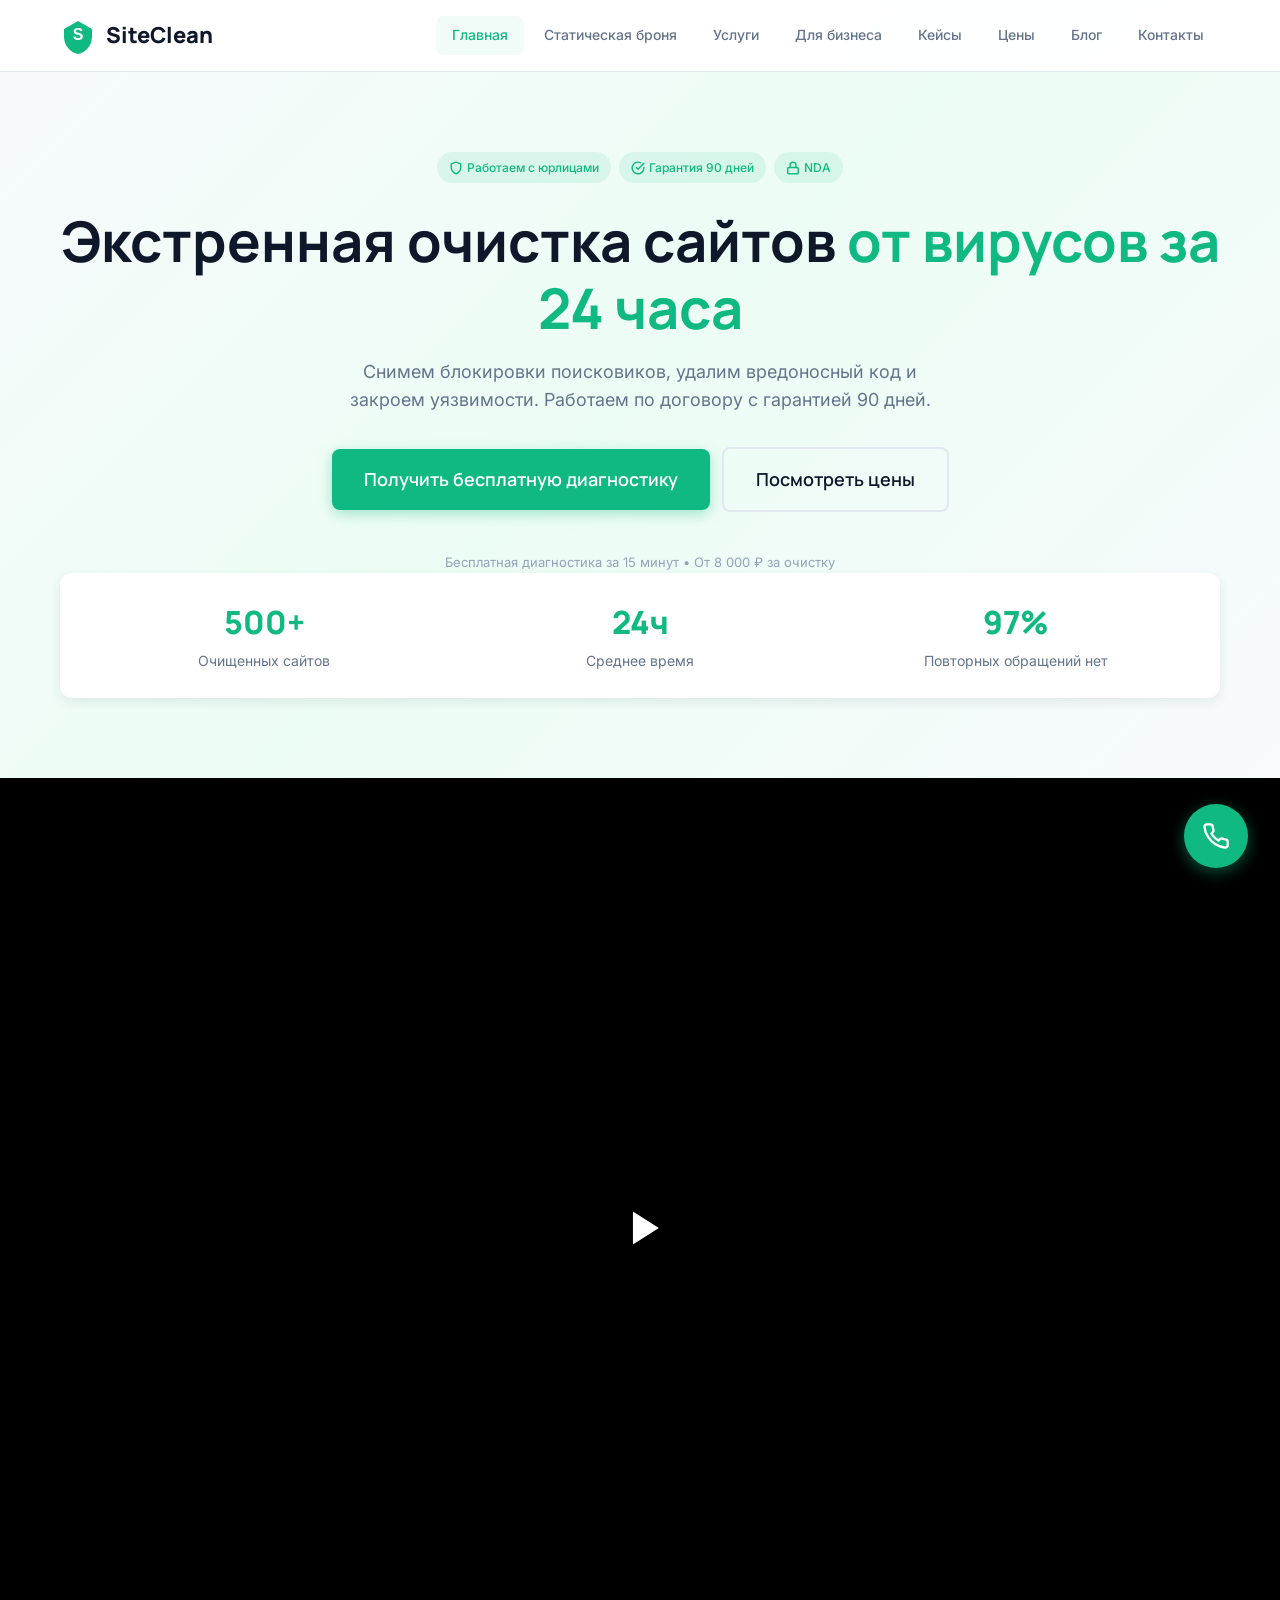
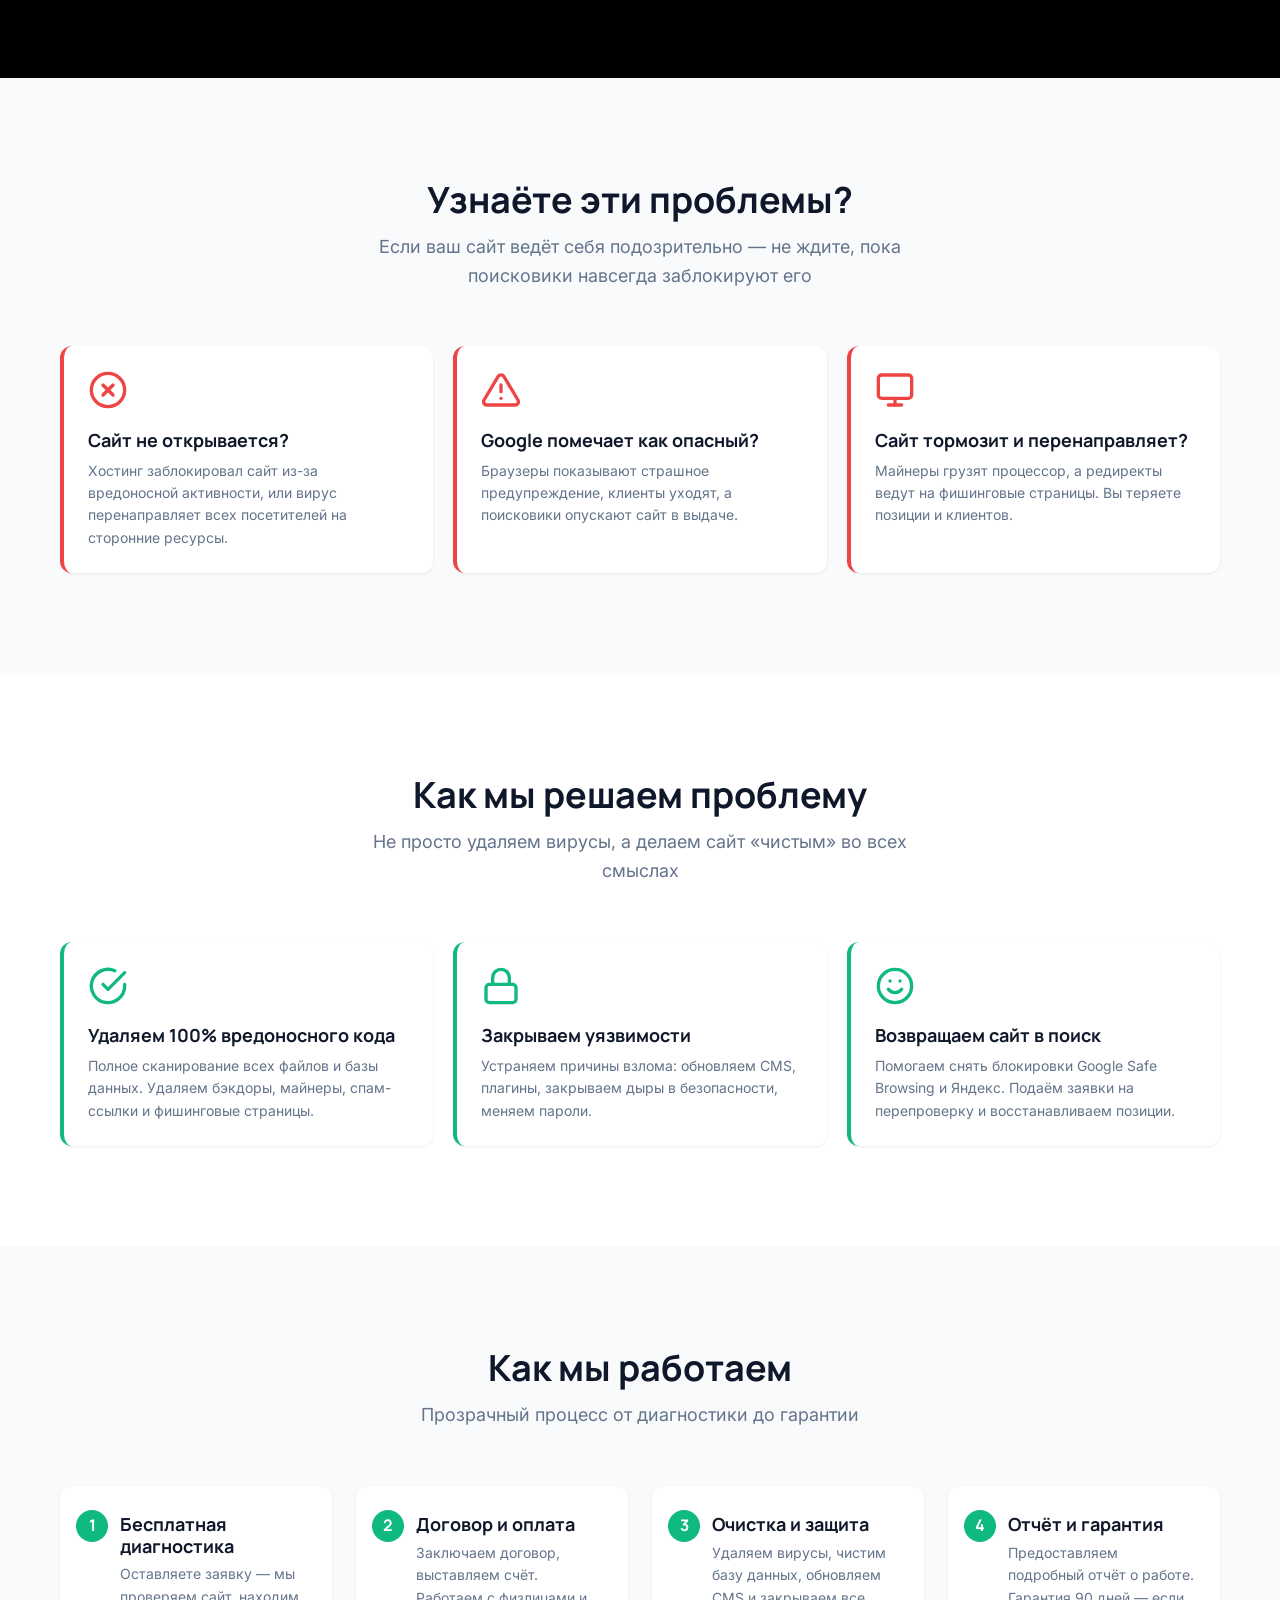
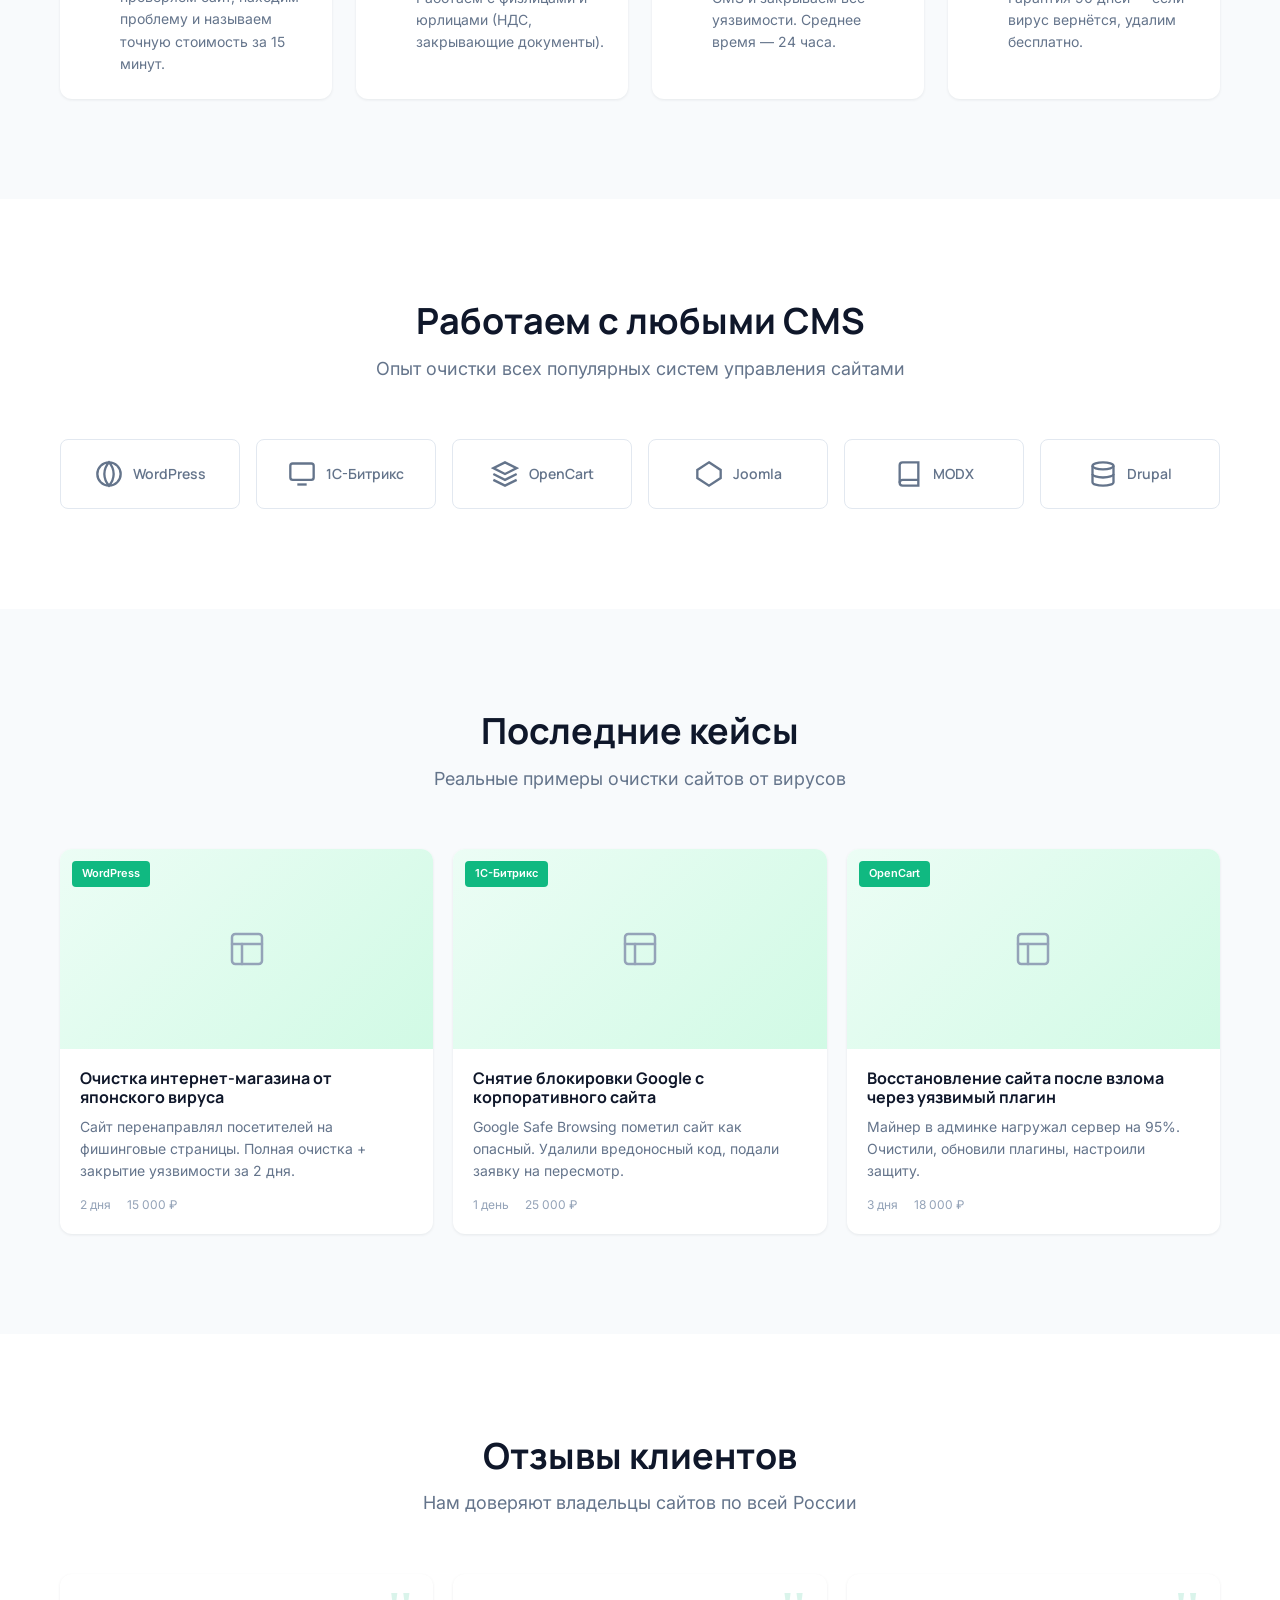
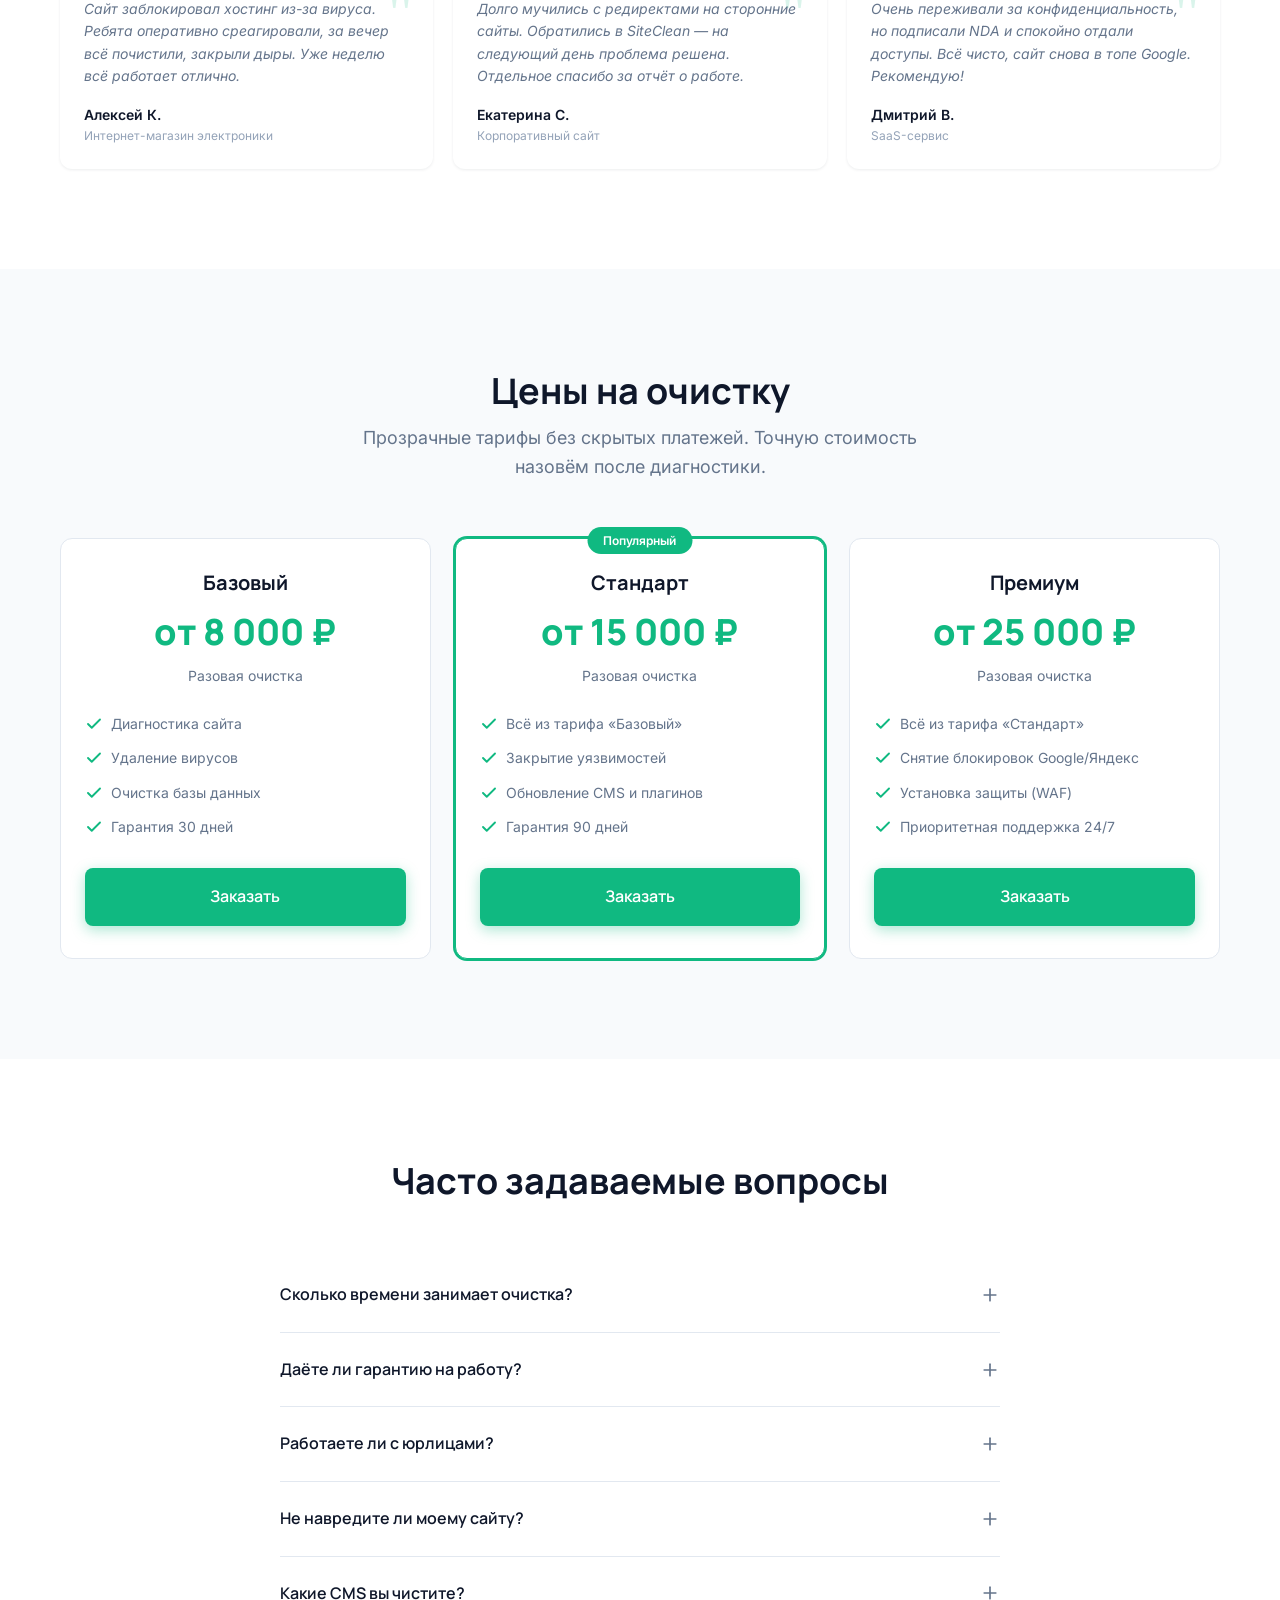
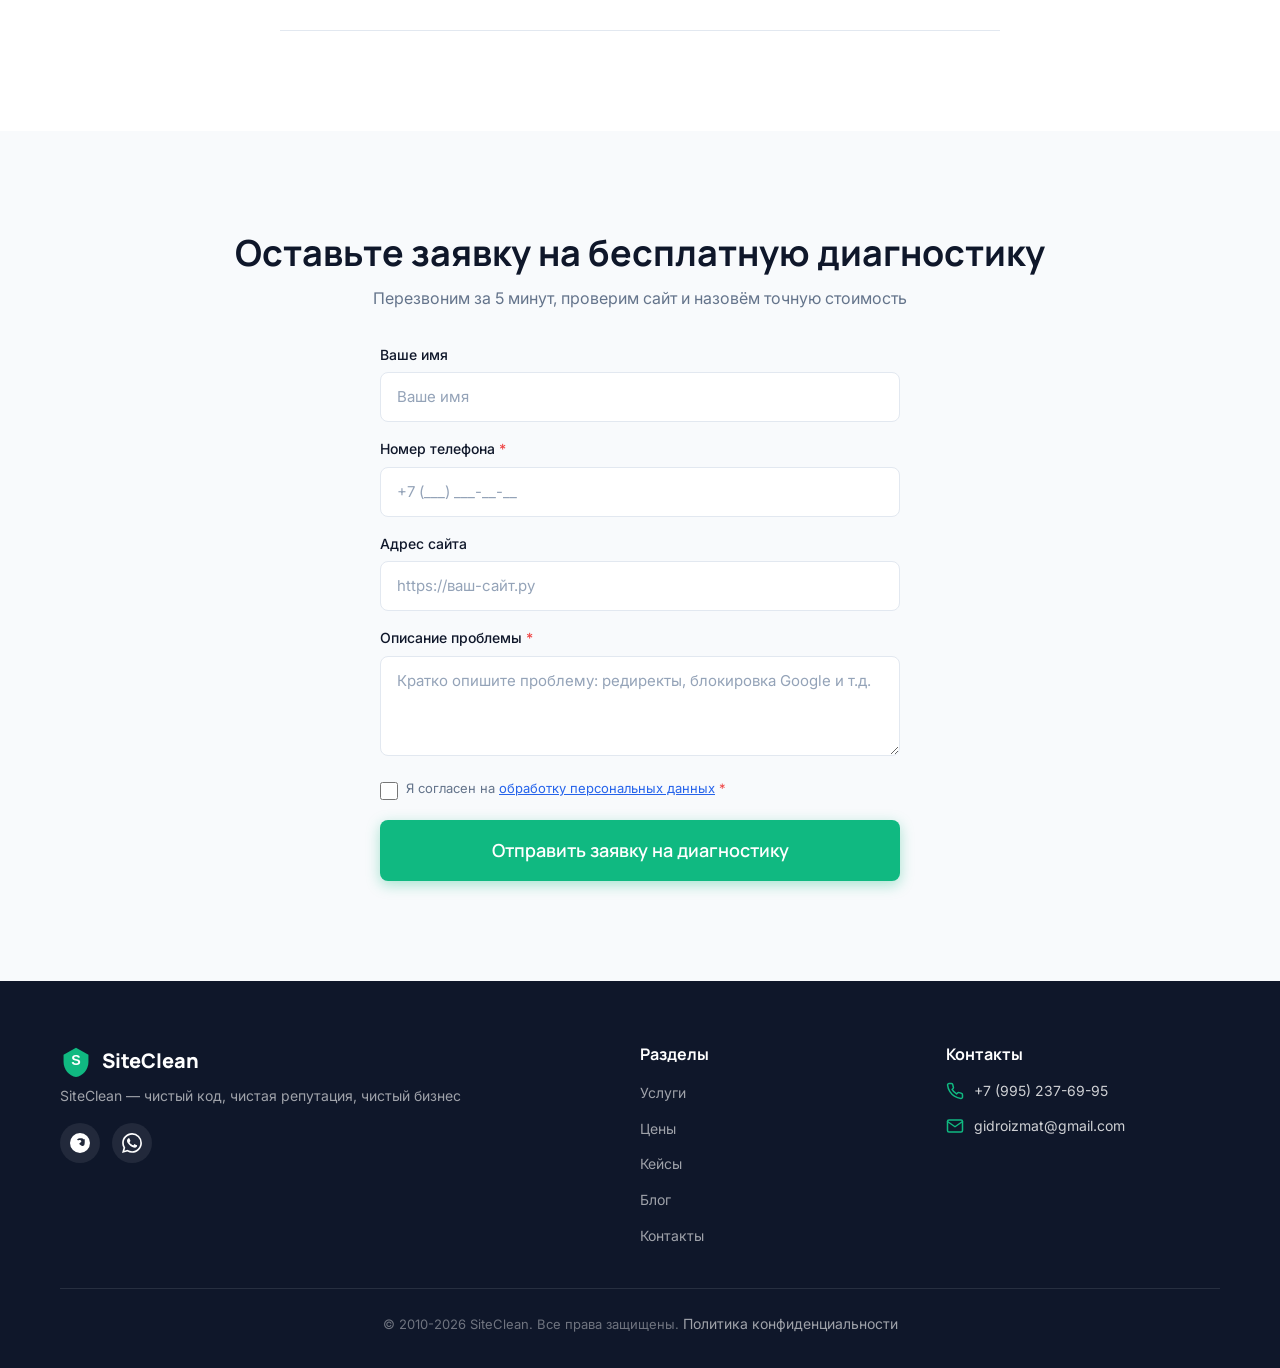
==== index.html @ b6622af4 "Initial commit" ====
<!DOCTYPE html>
<html lang="ru">
<head>
  <meta charset="UTF-8">
  <meta name="viewport" content="width=device-width, initial-scale=1.0">
  <meta name="description" content="Экстренная очистка сайтов от вирусов за 24 часа. Снимаем блокировки поисковиков, удаляем вредоносный код. Работаем по договору с гарантией 90 дней.">
  <title>SiteClean — Очистка сайтов от вирусов</title>
  <link rel="preconnect" href="https://fonts.googleapis.com">
  <link rel="preconnect" href="https://fonts.gstatic.com" crossorigin>
  <link href="https://fonts.googleapis.com/css2?family=Inter:wght@400;500;600;700&family=Manrope:wght@600;700;800&display=swap" rel="stylesheet">
  <link rel="stylesheet" href="style.css">
  <link rel="icon" type="image/svg+xml" href="data:image/svg+xml,%3Csvg xmlns='http://www.w3.org/2000/svg' viewBox='0 0 32 32'%3E%3Cpath d='M16 2L4 9v6c0 7.2 5.4 13.9 12 15 6.6-1.1 12-7.8 12-15V9L16 2z' fill='%2310B981'/%3E%3Ctext x='16' y='20' text-anchor='middle' font-size='14' font-weight='bold' fill='white' font-family='sans-serif'%3ES%3C/text%3E%3C/svg%3E">
  <!-- Yandex.Metrika counter -->
  <script type="text/javascript">
    (function(m,e,t,r,i,k,a){
        m[i]=m[i]||function(){(m[i].a=m[i].a||[]).push(arguments)};
        m[i].l=1*new Date();
        for (var j = 0; j < document.scripts.length; j++) {if (document.scripts[j].src === r) { return; }}
        k=e.createElement(t),a=e.getElementsByTagName(t)[0],k.async=1,k.src=r,a.parentNode.insertBefore(k,a)
    })(window, document,'script','https://mc.yandex.ru/metrika/tag.js?id=109823577', 'ym');

    ym(109823577, 'init', {ssr:true, webvisor:true, clickmap:true, ecommerce:"dataLayer", referrer: document.referrer, url: location.href, accurateTrackBounce:true, trackLinks:true});
  </script>
  <noscript><div><img src="https://mc.yandex.ru/watch/109823577" style="position:absolute; left:-9999px;" alt="" /></div></noscript>
  <!-- /Yandex.Metrika counter -->
</head>
<body>

  <!-- Header -->
  <header class="header">
    <div class="header__container">
      <a href="index.html" class="header__logo">
        <svg class="header__logo-icon" viewBox="0 0 36 36" fill="none" xmlns="http://www.w3.org/2000/svg">
          <path d="M18 3L4 11v8c0 8.2 6.2 15.8 14 17 7.8-1.2 14-8.8 14-17v-8L18 3z" fill="#10B981"/>
          <text x="18" y="22" text-anchor="middle" font-size="16" font-weight="bold" fill="white" font-family="sans-serif">S</text>
        </svg>
        <span class="header__logo-text">SiteClean</span>
      </a>

      <button class="header__burger" aria-label="Открыть меню">
        <span class="header__burger-line"></span>
        <span class="header__burger-line"></span>
        <span class="header__burger-line"></span>
      </button>

      <nav class="header__nav">
        <ul class="header__menu">
          <li class="header__menu-item"><a href="index.html" class="header__menu-link header__menu-link--active">Главная</a></li>
          <li class="header__menu-item"><a href="static-hardening.html" class="header__menu-link">Статическая броня</a></li>
          <li class="header__menu-item"><a href="services.html" class="header__menu-link">Услуги</a></li>
          <li class="header__menu-item"><a href="business.html" class="header__menu-link">Для бизнеса</a></li>
          <li class="header__menu-item"><a href="cases.html" class="header__menu-link">Кейсы</a></li>
          <li class="header__menu-item"><a href="prices.html" class="header__menu-link">Цены</a></li>
          <li class="header__menu-item"><a href="blog.html" class="header__menu-link">Блог</a></li>
          <li class="header__menu-item"><a href="contacts.html" class="header__menu-link">Контакты</a></li>
        </ul>
      </nav>

      <div class="header__overlay"></div>
    </div>
  </header>

  <main>
    <!-- Hero -->
    <section class="hero">
      <div class="hero__container">
        <div class="hero__content fade-in-up">
          <div class="hero__trust">
            <span class="hero__trust-badge">
              <svg width="14" height="14" viewBox="0 0 24 24" fill="none" stroke="currentColor" stroke-width="2.5" stroke-linecap="round" stroke-linejoin="round"><path d="M12 22s8-4 8-10V5l-8-3-8 3v7c0 6 8 10 8 10z"/></svg>
              Работаем с юрлицами
            </span>
            <span class="hero__trust-badge">
              <svg width="14" height="14" viewBox="0 0 24 24" fill="none" stroke="currentColor" stroke-width="2.5" stroke-linecap="round" stroke-linejoin="round"><path d="M22 11.08V12a10 10 0 1 1-5.93-9.14"/><polyline points="22 4 12 14.01 9 11.01"/></svg>
              Гарантия 90 дней
            </span>
            <span class="hero__trust-badge">
              <svg width="14" height="14" viewBox="0 0 24 24" fill="none" stroke="currentColor" stroke-width="2.5" stroke-linecap="round" stroke-linejoin="round"><rect x="3" y="11" width="18" height="11" rx="2" ry="2"/><path d="M7 11V7a5 5 0 0 1 10 0v4"/></svg>
              NDA
            </span>
          </div>

          <h1 class="hero__title">Экстренная очистка сайтов <span class="hero__title-accent">от вирусов за 24 часа</span></h1>
          <p class="hero__subtitle">Снимем блокировки поисковиков, удалим вредоносный код и закроем уязвимости. Работаем по договору с гарантией 90 дней.</p>

          <div class="hero__actions">
            <a href="#form" class="btn btn--primary btn--large">Получить бесплатную диагностику</a>
            <a href="prices.html" class="btn btn--outline btn--large">Посмотреть цены</a>
          </div>
          <p class="hero__note">Бесплатная диагностика за 15 минут &bull; От 8 000 ₽ за очистку</p>
        </div>

        <div class="hero__stats fade-in-up">
          <div class="hero__stat">
            <span class="hero__stat-value">500+</span>
            <span class="hero__stat-label">Очищенных сайтов</span>
          </div>
          <div class="hero__stat">
            <span class="hero__stat-value">24ч</span>
            <span class="hero__stat-label">Среднее время</span>
          </div>
          <div class="hero__stat">
            <span class="hero__stat-value">97%</span>
            <span class="hero__stat-label">Повторных обращений нет</span>
          </div>
        </div>
      </div>
    </section>

    <!-- Video -->
 <!-- Видео-секция -->
<section class="video-section">
  <div class="video-container">
    <video id="promoVideo" class="promo-video" preload="metadata" playsinline>
      <source src="siteclean_vid.mp4" type="video/mp4">
      Ваш браузер не поддерживает видео.
    </video>
    <button class="play-btn" id="playBtn" aria-label="Воспроизвести видео">
      <svg viewBox="0 0 68 68" xmlns="http://www.w3.org/2000/svg">
        <circle cx="34" cy="34" r="34" fill="rgba(0,0,0,0.6)"/>
        <polygon points="28,20 28,48 50,34" fill="#ffffff"/>
      </svg>
    </button>
  </div>
</section>

<style>
  .video-section {
    width: 100%;
    position: relative;
    background: #000;
  }

  .video-container {
    position: relative;
    width: 100%;
    height: 100vh;
    min-height: 400px;
    max-height: 100vh;
    overflow: hidden;
    display: flex;
    align-items: center;
    justify-content: center;
  }

  .promo-video {
    width: 100%;
    height: 100%;
    object-fit: cover;
    display: block;
  }

  .play-btn {
    position: absolute;
    top: 50%;
    left: 50%;
    transform: translate(-50%, -50%);
    width: 80px;
    height: 80px;
    background: none;
    border: none;
    cursor: pointer;
    padding: 0;
    transition: transform 0.3s ease, opacity 0.3s ease;
    z-index: 2;
  }

  .play-btn:hover {
    transform: translate(-50%, -50%) scale(1.15);
  }

  .play-btn.hidden {
    opacity: 0;
    pointer-events: none;
  }

  .play-btn svg {
    width: 100%;
    height: 100%;
    filter: drop-shadow(0 4px 12px rgba(0,0,0,0.4));
  }

  /* Адаптив для мобильных */
  @media (max-width: 768px) {
    .video-container {
      height: 56.25vw; /* Соотношение 16:9 */
      min-height: 220px;
    }
    .play-btn {
      width: 60px;
      height: 60px;
    }
  }
</style>

<script>
  (function() {
    const video = document.getElementById('promoVideo');
    const playBtn = document.getElementById('playBtn');

    if (!video || !playBtn) return;

    playBtn.addEventListener('click', function() {
      video.play().then(function() {
        playBtn.classList.add('hidden');
        video.setAttribute('controls', 'controls');
      }).catch(function(err) {
        console.warn('Не удалось воспроизвести видео:', err);
      });
    });

    video.addEventListener('pause', function() {
      playBtn.classList.remove('hidden');
    });

    video.addEventListener('play', function() {
      playBtn.classList.add('hidden');
    });

    video.addEventListener('ended', function() {
      playBtn.classList.remove('hidden');
      video.removeAttribute('controls');
    });
  })();
</script>
    <!-- Problems -->
    <section class="section section--alt" id="problems">
      <div class="container">
        <div class="section__intro fade-in-up">
          <h2 class="section-title">Узнаёте эти проблемы?</h2>
          <p class="section-subtitle">Если ваш сайт ведёт себя подозрительно — не ждите, пока поисковики навсегда заблокируют его</p>
        </div>
        <div class="problems__grid stagger-children">
          <div class="problem-card">
            <svg class="problem-card__icon" viewBox="0 0 24 24" fill="none" stroke="currentColor" stroke-width="2" stroke-linecap="round" stroke-linejoin="round"><circle cx="12" cy="12" r="10"/><line x1="15" y1="9" x2="9" y2="15"/><line x1="9" y1="9" x2="15" y2="15"/></svg>
            <h3 class="problem-card__title">Сайт не открывается?</h3>
            <p class="problem-card__text">Хостинг заблокировал сайт из-за вредоносной активности, или вирус перенаправляет всех посетителей на сторонние ресурсы.</p>
          </div>
          <div class="problem-card">
            <svg class="problem-card__icon" viewBox="0 0 24 24" fill="none" stroke="currentColor" stroke-width="2" stroke-linecap="round" stroke-linejoin="round"><path d="M10.29 3.86L1.82 18a2 2 0 0 0 1.71 3h16.94a2 2 0 0 0 1.71-3L13.71 3.86a2 2 0 0 0-3.42 0z"/><line x1="12" y1="9" x2="12" y2="13"/><line x1="12" y1="17" x2="12.01" y2="17"/></svg>
            <h3 class="problem-card__title">Google помечает как опасный?</h3>
            <p class="problem-card__text">Браузеры показывают страшное предупреждение, клиенты уходят, а поисковики опускают сайт в выдаче.</p>
          </div>
          <div class="problem-card">
            <svg class="problem-card__icon" viewBox="0 0 24 24" fill="none" stroke="currentColor" stroke-width="2" stroke-linecap="round" stroke-linejoin="round"><rect x="2" y="3" width="20" height="14" rx="2" ry="2"/><line x1="8" y1="21" x2="16" y2="21"/><line x1="12" y1="17" x2="12" y2="21"/></svg>
            <h3 class="problem-card__title">Сайт тормозит и перенаправляет?</h3>
            <p class="problem-card__text">Майнеры грузят процессор, а редиректы ведут на фишинговые страницы. Вы теряете позиции и клиентов.</p>
          </div>
        </div>
      </div>
    </section>

    <!-- Solution -->
    <section class="section" id="solution">
      <div class="container">
        <div class="section__intro fade-in-up">
          <h2 class="section-title">Как мы решаем проблему</h2>
          <p class="section-subtitle">Не просто удаляем вирусы, а делаем сайт «чистым» во всех смыслах</p>
        </div>
        <div class="solution__grid stagger-children">
          <div class="solution-card">
            <svg class="solution-card__icon" viewBox="0 0 24 24" fill="none" stroke="currentColor" stroke-width="2" stroke-linecap="round" stroke-linejoin="round"><path d="M22 11.08V12a10 10 0 1 1-5.93-9.14"/><polyline points="22 4 12 14.01 9 11.01"/></svg>
            <h3 class="solution-card__title">Удаляем 100% вредоносного кода</h3>
            <p class="solution-card__text">Полное сканирование всех файлов и базы данных. Удаляем бэкдоры, майнеры, спам-ссылки и фишинговые страницы.</p>
          </div>
          <div class="solution-card">
            <svg class="solution-card__icon" viewBox="0 0 24 24" fill="none" stroke="currentColor" stroke-width="2" stroke-linecap="round" stroke-linejoin="round"><rect x="3" y="11" width="18" height="11" rx="2" ry="2"/><path d="M7 11V7a5 5 0 0 1 10 0v4"/></svg>
            <h3 class="solution-card__title">Закрываем уязвимости</h3>
            <p class="solution-card__text">Устраняем причины взлома: обновляем CMS, плагины, закрываем дыры в безопасности, меняем пароли.</p>
          </div>
          <div class="solution-card">
            <svg class="solution-card__icon" viewBox="0 0 24 24" fill="none" stroke="currentColor" stroke-width="2" stroke-linecap="round" stroke-linejoin="round"><circle cx="12" cy="12" r="10"/><path d="M8 14s1.5 2 4 2 4-2 4-2"/><line x1="9" y1="9" x2="9.01" y2="9"/><line x1="15" y1="9" x2="15.01" y2="9"/></svg>
            <h3 class="solution-card__title">Возвращаем сайт в поиск</h3>
            <p class="solution-card__text">Помогаем снять блокировки Google Safe Browsing и Яндекс. Подаём заявки на перепроверку и восстанавливаем позиции.</p>
          </div>
        </div>
      </div>
    </section>

    <!-- Steps -->
    <section class="section section--alt" id="steps">
      <div class="container">
        <div class="section__intro fade-in-up">
          <h2 class="section-title">Как мы работаем</h2>
          <p class="section-subtitle">Прозрачный процесс от диагностики до гарантии</p>
        </div>
        <div class="steps__grid stagger-children">
          <div class="step-card">
            <h3 class="step-card__title">Бесплатная диагностика</h3>
            <p class="step-card__text">Оставляете заявку — мы проверяем сайт, находим проблему и называем точную стоимость за 15 минут.</p>
          </div>
          <div class="step-card">
            <h3 class="step-card__title">Договор и оплата</h3>
            <p class="step-card__text">Заключаем договор, выставляем счёт. Работаем с физлицами и юрлицами (НДС, закрывающие документы).</p>
          </div>
          <div class="step-card">
            <h3 class="step-card__title">Очистка и защита</h3>
            <p class="step-card__text">Удаляем вирусы, чистим базу данных, обновляем CMS и закрываем все уязвимости. Среднее время — 24 часа.</p>
          </div>
          <div class="step-card">
            <h3 class="step-card__title">Отчёт и гарантия</h3>
            <p class="step-card__text">Предоставляем подробный отчёт о работе. Гарантия 90 дней — если вирус вернётся, удалим бесплатно.</p>
          </div>
        </div>
      </div>
    </section>

    <!-- CMS -->
    <section class="section" id="cms">
      <div class="container">
        <div class="section__intro fade-in-up">
          <h2 class="section-title">Работаем с любыми CMS</h2>
          <p class="section-subtitle">Опыт очистки всех популярных систем управления сайтами</p>
        </div>
        <div class="cms__grid stagger-children">
          <div class="cms-card">
            <svg class="cms-card__icon" viewBox="0 0 24 24" fill="none" stroke="currentColor" stroke-width="2"><circle cx="12" cy="12" r="10"/><path d="M12 2a15.3 15.3 0 0 1 4 10 15.3 15.3 0 0 1-4 10 15.3 15.3 0 0 1-4-10A15.3 15.3 0 0 1 12 2z"/></svg>
            WordPress
          </div>
          <div class="cms-card">
            <svg class="cms-card__icon" viewBox="0 0 24 24" fill="none" stroke="currentColor" stroke-width="2"><rect x="2" y="3" width="20" height="14" rx="2"/><line x1="8" y1="21" x2="16" y2="21"/></svg>
            1С-Битрикс
          </div>
          <div class="cms-card">
            <svg class="cms-card__icon" viewBox="0 0 24 24" fill="none" stroke="currentColor" stroke-width="2"><path d="M12 2L2 7l10 5 10-5-10-5z"/><path d="M2 17l10 5 10-5"/><path d="M2 12l10 5 10-5"/></svg>
            OpenCart
          </div>
          <div class="cms-card">
            <svg class="cms-card__icon" viewBox="0 0 24 24" fill="none" stroke="currentColor" stroke-width="2"><polygon points="12 2 22 8.5 22 15.5 12 22 2 15.5 2 8.5"/></svg>
            Joomla
          </div>
          <div class="cms-card">
            <svg class="cms-card__icon" viewBox="0 0 24 24" fill="none" stroke="currentColor" stroke-width="2"><path d="M4 19.5A2.5 2.5 0 0 1 6.5 17H20"/><path d="M6.5 2H20v20H6.5A2.5 2.5 0 0 1 4 19.5v-15A2.5 2.5 0 0 1 6.5 2z"/></svg>
            MODX
          </div>
          <div class="cms-card">
            <svg class="cms-card__icon" viewBox="0 0 24 24" fill="none" stroke="currentColor" stroke-width="2"><ellipse cx="12" cy="5" rx="9" ry="3"/><path d="M21 12c0 1.66-4 3-9 3s-9-1.34-9-3"/><path d="M3 5v14c0 1.66 4 3 9 3s9-1.34 9-3V5"/></svg>
            Drupal
          </div>
        </div>
      </div>
    </section>

    <!-- Cases Preview -->
    <section class="section section--alt" id="cases">
      <div class="container">
        <div class="section__intro fade-in-up">
          <h2 class="section-title">Последние кейсы</h2>
          <p class="section-subtitle">Реальные примеры очистки сайтов от вирусов</p>
        </div>
        <div class="cases__grid stagger-children">
          <div class="case-card">
            <div class="case-card__preview">
              <span class="case-card__badge">WordPress</span>
              <svg width="40" height="40" viewBox="0 0 24 24" fill="none" stroke="currentColor" stroke-width="1.5" stroke-linecap="round" stroke-linejoin="round" style="color:#94A3B8"><rect x="3" y="3" width="18" height="18" rx="2" ry="2"/><line x1="3" y1="9" x2="21" y2="9"/><line x1="9" y1="21" x2="9" y2="9"/></svg>
            </div>
            <div class="case-card__body">
              <h3 class="case-card__title">Очистка интернет-магазина от японского вируса</h3>
              <p class="case-card__text">Сайт перенаправлял посетителей на фишинговые страницы. Полная очистка + закрытие уязвимости за 2 дня.</p>
              <div class="case-card__meta">
                <span>2 дня</span>
                <span>15 000 ₽</span>
              </div>
            </div>
          </div>
          <div class="case-card">
            <div class="case-card__preview">
              <span class="case-card__badge">1С-Битрикс</span>
              <svg width="40" height="40" viewBox="0 0 24 24" fill="none" stroke="currentColor" stroke-width="1.5" stroke-linecap="round" stroke-linejoin="round" style="color:#94A3B8"><rect x="3" y="3" width="18" height="18" rx="2" ry="2"/><line x1="3" y1="9" x2="21" y2="9"/><line x1="9" y1="21" x2="9" y2="9"/></svg>
            </div>
            <div class="case-card__body">
              <h3 class="case-card__title">Снятие блокировки Google с корпоративного сайта</h3>
              <p class="case-card__text">Google Safe Browsing пометил сайт как опасный. Удалили вредоносный код, подали заявку на пересмотр.</p>
              <div class="case-card__meta">
                <span>1 день</span>
                <span>25 000 ₽</span>
              </div>
            </div>
          </div>
          <div class="case-card">
            <div class="case-card__preview">
              <span class="case-card__badge">OpenCart</span>
              <svg width="40" height="40" viewBox="0 0 24 24" fill="none" stroke="currentColor" stroke-width="1.5" stroke-linecap="round" stroke-linejoin="round" style="color:#94A3B8"><rect x="3" y="3" width="18" height="18" rx="2" ry="2"/><line x1="3" y1="9" x2="21" y2="9"/><line x1="9" y1="21" x2="9" y2="9"/></svg>
            </div>
            <div class="case-card__body">
              <h3 class="case-card__title">Восстановление сайта после взлома через уязвимый плагин</h3>
              <p class="case-card__text">Майнер в админке нагружал сервер на 95%. Очистили, обновили плагины, настроили защиту.</p>
              <div class="case-card__meta">
                <span>3 дня</span>
                <span>18 000 ₽</span>
              </div>
            </div>
          </div>
        </div>
      </div>
    </section>

    <!-- Reviews -->
    <section class="section" id="reviews">
      <div class="container">
        <div class="section__intro fade-in-up">
          <h2 class="section-title">Отзывы клиентов</h2>
          <p class="section-subtitle">Нам доверяют владельцы сайтов по всей России</p>
        </div>
        <div class="reviews__grid stagger-children">
          <div class="review-card">
            <p class="review-card__text">Сайт заблокировал хостинг из-за вируса. Ребята оперативно среагировали, за вечер всё почистили, закрыли дыры. Уже неделю всё работает отлично.</p>
            <p class="review-card__author">Алексей К.</p>
            <p class="review-card__site">Интернет-магазин электроники</p>
          </div>
          <div class="review-card">
            <p class="review-card__text">Долго мучились с редиректами на сторонние сайты. Обратились в SiteClean — на следующий день проблема решена. Отдельное спасибо за отчёт о работе.</p>
            <p class="review-card__author">Екатерина С.</p>
            <p class="review-card__site">Корпоративный сайт</p>
          </div>
          <div class="review-card">
            <p class="review-card__text">Очень переживали за конфиденциальность, но подписали NDA и спокойно отдали доступы. Всё чисто, сайт снова в топе Google. Рекомендую!</p>
            <p class="review-card__author">Дмитрий В.</p>
            <p class="review-card__site">SaaS-сервис</p>
          </div>
        </div>
      </div>
    </section>

    <!-- Prices Preview -->
    <section class="section section--alt" id="prices">
      <div class="container">
        <div class="section__intro fade-in-up">
          <h2 class="section-title">Цены на очистку</h2>
          <p class="section-subtitle">Прозрачные тарифы без скрытых платежей. Точную стоимость назовём после диагностики.</p>
        </div>
        <div class="prices__grid stagger-children">
          <div class="price-card">
            <h3 class="price-card__name">Базовый</h3>
            <div class="price-card__price">от 8 000 ₽</div>
            <div class="price-card__period">Разовая очистка</div>
            <ul class="price-card__features">
              <li class="price-card__feature">
                <svg class="price-card__feature-icon" viewBox="0 0 24 24" fill="none" stroke="currentColor" stroke-width="2.5" stroke-linecap="round" stroke-linejoin="round"><polyline points="20 6 9 17 4 12"/></svg>
                Диагностика сайта
              </li>
              <li class="price-card__feature">
                <svg class="price-card__feature-icon" viewBox="0 0 24 24" fill="none" stroke="currentColor" stroke-width="2.5" stroke-linecap="round" stroke-linejoin="round"><polyline points="20 6 9 17 4 12"/></svg>
                Удаление вирусов
              </li>
              <li class="price-card__feature">
                <svg class="price-card__feature-icon" viewBox="0 0 24 24" fill="none" stroke="currentColor" stroke-width="2.5" stroke-linecap="round" stroke-linejoin="round"><polyline points="20 6 9 17 4 12"/></svg>
                Очистка базы данных
              </li>
              <li class="price-card__feature">
                <svg class="price-card__feature-icon" viewBox="0 0 24 24" fill="none" stroke="currentColor" stroke-width="2.5" stroke-linecap="round" stroke-linejoin="round"><polyline points="20 6 9 17 4 12"/></svg>
                Гарантия 30 дней
              </li>
            </ul>
            <a href="#form" class="btn btn--primary" style="width:100%">Заказать</a>
          </div>
          <div class="price-card price-card--featured">
            <span class="price-card__badge">Популярный</span>
            <h3 class="price-card__name">Стандарт</h3>
            <div class="price-card__price">от 15 000 ₽</div>
            <div class="price-card__period">Разовая очистка</div>
            <ul class="price-card__features">
              <li class="price-card__feature">
                <svg class="price-card__feature-icon" viewBox="0 0 24 24" fill="none" stroke="currentColor" stroke-width="2.5" stroke-linecap="round" stroke-linejoin="round"><polyline points="20 6 9 17 4 12"/></svg>
                Всё из тарифа «Базовый»
              </li>
              <li class="price-card__feature">
                <svg class="price-card__feature-icon" viewBox="0 0 24 24" fill="none" stroke="currentColor" stroke-width="2.5" stroke-linecap="round" stroke-linejoin="round"><polyline points="20 6 9 17 4 12"/></svg>
                Закрытие уязвимостей
              </li>
              <li class="price-card__feature">
                <svg class="price-card__feature-icon" viewBox="0 0 24 24" fill="none" stroke="currentColor" stroke-width="2.5" stroke-linecap="round" stroke-linejoin="round"><polyline points="20 6 9 17 4 12"/></svg>
                Обновление CMS и плагинов
              </li>
              <li class="price-card__feature">
                <svg class="price-card__feature-icon" viewBox="0 0 24 24" fill="none" stroke="currentColor" stroke-width="2.5" stroke-linecap="round" stroke-linejoin="round"><polyline points="20 6 9 17 4 12"/></svg>
                Гарантия 90 дней
              </li>
            </ul>
            <a href="#form" class="btn btn--primary" style="width:100%">Заказать</a>
          </div>
          <div class="price-card">
            <h3 class="price-card__name">Премиум</h3>
            <div class="price-card__price">от 25 000 ₽</div>
            <div class="price-card__period">Разовая очистка</div>
            <ul class="price-card__features">
              <li class="price-card__feature">
                <svg class="price-card__feature-icon" viewBox="0 0 24 24" fill="none" stroke="currentColor" stroke-width="2.5" stroke-linecap="round" stroke-linejoin="round"><polyline points="20 6 9 17 4 12"/></svg>
                Всё из тарифа «Стандарт»
              </li>
              <li class="price-card__feature">
                <svg class="price-card__feature-icon" viewBox="0 0 24 24" fill="none" stroke="currentColor" stroke-width="2.5" stroke-linecap="round" stroke-linejoin="round"><polyline points="20 6 9 17 4 12"/></svg>
                Снятие блокировок Google/Яндекс
              </li>
              <li class="price-card__feature">
                <svg class="price-card__feature-icon" viewBox="0 0 24 24" fill="none" stroke="currentColor" stroke-width="2.5" stroke-linecap="round" stroke-linejoin="round"><polyline points="20 6 9 17 4 12"/></svg>
                Установка защиты (WAF)
              </li>
              <li class="price-card__feature">
                <svg class="price-card__feature-icon" viewBox="0 0 24 24" fill="none" stroke="currentColor" stroke-width="2.5" stroke-linecap="round" stroke-linejoin="round"><polyline points="20 6 9 17 4 12"/></svg>
                Приоритетная поддержка 24/7
              </li>
            </ul>
            <a href="#form" class="btn btn--primary" style="width:100%">Заказать</a>
          </div>
        </div>
      </div>
    </section>

    <!-- FAQ -->
    <section class="section" id="faq">
      <div class="container">
        <div class="section__intro fade-in-up">
          <h2 class="section-title">Часто задаваемые вопросы</h2>
        </div>
        <div class="faq__list fade-in-up">
          <div class="faq__item">
            <button class="faq__question">
              <span>Сколько времени занимает очистка?</span>
              <svg class="faq__icon" viewBox="0 0 24 24" fill="none" stroke="currentColor" stroke-width="2" stroke-linecap="round" stroke-linejoin="round"><line x1="12" y1="5" x2="12" y2="19"/><line x1="5" y1="12" x2="19" y2="12"/></svg>
            </button>
            <div class="faq__answer">
              <p class="faq__answer-text">В среднем 24 часа. Сложные случаи могут занять до 3 дней. Бесплатная диагностика занимает 15 минут.</p>
            </div>
          </div>
          <div class="faq__item">
            <button class="faq__question">
              <span>Даёте ли гарантию на работу?</span>
              <svg class="faq__icon" viewBox="0 0 24 24" fill="none" stroke="currentColor" stroke-width="2" stroke-linecap="round" stroke-linejoin="round"><line x1="12" y1="5" x2="12" y2="19"/><line x1="5" y1="12" x2="19" y2="12"/></svg>
            </button>
            <div class="faq__answer">
              <p class="faq__answer-text">Да, мы даём гарантию 90 дней на все работы по очистке. Если вирус вернётся — удалим бесплатно.</p>
            </div>
          </div>
          <div class="faq__item">
            <button class="faq__question">
              <span>Работаете ли с юрлицами?</span>
              <svg class="faq__icon" viewBox="0 0 24 24" fill="none" stroke="currentColor" stroke-width="2" stroke-linecap="round" stroke-linejoin="round"><line x1="12" y1="5" x2="12" y2="19"/><line x1="5" y1="12" x2="19" y2="12"/></svg>
            </button>
            <div class="faq__answer">
              <p class="faq__answer-text">Да, заключаем договор, предоставляем все закрывающие документы (счёт, акт, счёт-фактуру с НДС). Работаем по безналичному расчёту.</p>
            </div>
          </div>
          <div class="faq__item">
            <button class="faq__question">
              <span>Не навредите ли моему сайту?</span>
              <svg class="faq__icon" viewBox="0 0 24 24" fill="none" stroke="currentColor" stroke-width="2" stroke-linecap="round" stroke-linejoin="round"><line x1="12" y1="5" x2="12" y2="19"/><line x1="5" y1="12" x2="19" y2="12"/></svg>
            </button>
            <div class="faq__answer">
              <p class="faq__answer-text">Перед работой всегда делаем резервную копию. Все изменения согласовываем. Работаем аккуратно, используя многолетний опыт.</p>
            </div>
          </div>
          <div class="faq__item">
            <button class="faq__question">
              <span>Какие CMS вы чистите?</span>
              <svg class="faq__icon" viewBox="0 0 24 24" fill="none" stroke="currentColor" stroke-width="2" stroke-linecap="round" stroke-linejoin="round"><line x1="12" y1="5" x2="12" y2="19"/><line x1="5" y1="12" x2="19" y2="12"/></svg>
            </button>
            <div class="faq__answer">
              <p class="faq__answer-text">WordPress, 1С-Битрикс, Joomla, OpenCart, MODX, Drupal и любые самописные решения. Опыт работы с более чем 500 сайтами.</p>
            </div>
          </div>
        </div>
      </div>
    </section>

    <!-- CTA Form -->
    <section class="section section--alt" id="form">
      <div class="container">
        <div class="cta fade-in-up">
          <h2 class="cta__title">Оставьте заявку на бесплатную диагностику</h2>
          <p class="cta__subtitle">Перезвоним за 5 минут, проверим сайт и назовём точную стоимость</p>
        </div>

        <form class="form js-form" action="https://formspree.io/f/movgnzzk" method="POST">
          <div class="js-form-fields">
            <div class="form__group">
              <label class="form__label" for="name">Ваше имя</label>
              <input class="form__input" type="text" id="name" name="name" placeholder="Ваше имя">
            </div>

            <div class="form__group">
              <label class="form__label" for="phone">Номер телефона <span style="color:var(--color-danger)">*</span></label>
              <input class="form__input js-phone-mask" type="tel" id="phone" name="phone" placeholder="+7 (___) ___-__-__" required>
              <p class="form__error">Пожалуйста, введите номер телефона</p>
            </div>

            <div class="form__group">
              <label class="form__label" for="url">Адрес сайта</label>
              <input class="form__input" type="url" id="url" name="url" placeholder="https://ваш-сайт.ру">
            </div>

            <div class="form__group">
              <label class="form__label" for="message">Описание проблемы <span style="color:var(--color-danger)">*</span></label>
              <textarea class="form__textarea" id="message" name="message" placeholder="Кратко опишите проблему: редиректы, блокировка Google и т.д." required></textarea>
              <p class="form__error">Пожалуйста, опишите проблему</p>
            </div>

            <div class="form__checkbox-group">
              <input class="form__checkbox" type="checkbox" id="privacy" name="privacy" required>
              <label class="form__checkbox-label" for="privacy">Я согласен на <a href="privacy.html" target="_blank">обработку персональных данных</a> <span style="color:var(--color-danger)">*</span></label>
            </div>

            <button class="form__submit btn btn--primary btn--large js-form-submit" type="submit">
              <span class="btn__text">Отправить заявку на диагностику</span>
              <span class="form__spinner"></span>
            </button>
          </div>

          <div class="form__success js-form-success">
            <svg class="form__success-icon" viewBox="0 0 24 24" fill="none" stroke="currentColor" stroke-width="2" stroke-linecap="round" stroke-linejoin="round"><path d="M22 11.08V12a10 10 0 1 1-5.93-9.14"/><polyline points="22 4 12 14.01 9 11.01"/></svg>
            <h3 class="form__success-title">Заявка успешно отправлена!</h3>
            <p class="form__success-text">Наш специалист перезвонит вам в течение 15 минут.</p>
          </div>
        </form>
      </div>
    </section>
  </main>

  <!-- Footer -->
  <footer class="footer">
    <div class="container">
      <div class="footer__grid">
        <div>
          <div class="footer__brand">
            <svg class="footer__logo-icon" viewBox="0 0 36 36" fill="none" xmlns="http://www.w3.org/2000/svg">
              <path d="M18 3L4 11v8c0 8.2 6.2 15.8 14 17 7.8-1.2 14-8.8 14-17v-8L18 3z" fill="#10B981"/>
              <text x="18" y="22" text-anchor="middle" font-size="16" font-weight="bold" fill="white" font-family="sans-serif">S</text>
            </svg>
            <span class="footer__logo-text">SiteClean</span>
          </div>
          <p class="footer__slogan">SiteClean — чистый код, чистая репутация, чистый бизнес</p>
          <div class="footer__social">
            <a href="https://t.me/siteclean" class="footer__social-link" aria-label="Telegram" target="_blank" rel="noopener noreferrer">
              <svg class="footer__social-icon" viewBox="0 0 24 24" fill="currentColor"><path d="M11.944 0A12 12 0 0 0 0 12a12 12 0 0 0 12 12 12 12 0 0 0 12-12A12 12 0 0 0 12 0a12 12 0 0 0-.056 0zm4.962 7.224c.1-.002.321.023.465.14a.506.506 0 0 1 .171.325c.016.127.087.654.087.654s.275 2.97-.3 5.344c-.148.626-.44 1.141-.806 1.456-.402.345-1.073.78-1.86.402-.793-.38-2.505-1.447-3.246-2.185-.016-.016-.387-.387-.169-.763.19-.33.84-.806 1.256-1.153.832-.694 1.599-1.529.659-2.554-.023-.025-.556-.628-1.637-.431-.36.066-.66.134-.933.205-.26.07-.52.139-.748.103-.32-.05-.612-.23-.848-.425-.683-.563-.42-.876.25-1.287.405-.25 1.319-.557 2.39-.68.63-.073 2.154-.17 3.4.181.257.072.501.17.687.347.167.16.25.36.268.57-.022.15.003.26.003.26z"/></svg>
            </a>
            <a href="https://wa.me/79952376995" class="footer__social-link" aria-label="WhatsApp" target="_blank" rel="noopener noreferrer">
              <svg class="footer__social-icon" viewBox="0 0 24 24" fill="currentColor"><path d="M17.472 14.382c-.297-.149-1.758-.867-2.03-.967-.273-.099-.471-.148-.67.15-.197.297-.767.966-.94 1.164-.173.199-.347.223-.644.075-.297-.15-1.255-.463-2.39-1.475-.883-.788-1.48-1.761-1.653-2.059-.173-.297-.018-.458.13-.606.134-.133.298-.347.446-.52.149-.174.198-.298.298-.497.099-.198.05-.371-.025-.52-.075-.149-.669-1.612-.916-2.207-.242-.579-.487-.5-.669-.51-.173-.008-.371-.01-.57-.01-.198 0-.52.074-.792.372-.272.297-1.04 1.016-1.04 2.479 0 1.462 1.065 2.875 1.213 3.074.149.198 2.096 3.2 5.077 4.487.709.306 1.262.489 1.694.625.712.227 1.36.195 1.871.118.571-.085 1.758-.719 2.006-1.413.248-.694.248-1.289.173-1.413-.074-.124-.272-.198-.57-.347m-5.421 7.403h-.004a9.87 9.87 0 01-5.031-1.378l-.361-.214-3.741.982.998-3.648-.235-.374a9.86 9.86 0 01-1.51-5.26c.001-5.45 4.436-9.884 9.888-9.884 2.64 0 5.122 1.03 6.988 2.898a9.825 9.825 0 012.893 6.994c-.003 5.45-4.437 9.884-9.885 9.884m8.413-18.297A11.815 11.815 0 0012.05 0C5.495 0 .16 5.335.157 11.892c0 2.096.547 4.142 1.588 5.945L.057 24l6.305-1.654a11.882 11.882 0 005.683 1.448h.005c6.554 0 11.89-5.335 11.893-11.893a11.821 11.821 0 00-3.48-8.413z"/></svg>
            </a>
          </div>
        </div>

        <div>
          <h4 class="footer__heading">Разделы</h4>
          <ul class="footer__links">
            <li><a href="services.html" class="footer__link">Услуги</a></li>
            <li><a href="prices.html" class="footer__link">Цены</a></li>
            <li><a href="cases.html" class="footer__link">Кейсы</a></li>
            <li><a href="blog.html" class="footer__link">Блог</a></li>
            <li><a href="contacts.html" class="footer__link">Контакты</a></li>
          </ul>
        </div>

        <div>
          <h4 class="footer__heading">Контакты</h4>
          <div class="footer__contacts">
            <a href="tel:+79952376995" class="footer__contact-item">
              <svg class="footer__contact-icon" viewBox="0 0 24 24" fill="none" stroke="currentColor" stroke-width="2" stroke-linecap="round" stroke-linejoin="round"><path d="M22 16.92v3a2 2 0 0 1-2.18 2 19.79 19.79 0 0 1-8.63-3.07 19.5 19.5 0 0 1-6-6 19.79 19.79 0 0 1-3.07-8.67A2 2 0 0 1 4.11 2h3a2 2 0 0 1 2 1.72 12.84 12.84 0 0 0 .7 2.81 2 2 0 0 1-.45 2.11L8.09 9.91a16 16 0 0 0 6 6l1.27-1.27a2 2 0 0 1 2.11-.45 12.84 12.84 0 0 0 2.81.7A2 2 0 0 1 22 16.92z"/></svg>
              +7 (995) 237-69-95
            </a>
            <a href="mailto:gidroizmat@gmail.com" class="footer__contact-item">
              <svg class="footer__contact-icon" viewBox="0 0 24 24" fill="none" stroke="currentColor" stroke-width="2" stroke-linecap="round" stroke-linejoin="round"><path d="M4 4h16c1.1 0 2 .9 2 2v12c0 1.1-.9 2-2 2H4c-1.1 0-2-.9-2-2V6c0-1.1.9-2 2-2z"/><polyline points="22,6 12,13 2,6"/></svg>
              gidroizmat@gmail.com
            </a>
          </div>
        </div>
      </div>

      <div class="footer__bottom">
        <p class="footer__copyright">&copy; 2010-2026 SiteClean. Все права защищены. <a href="privacy.html" class="footer__link">Политика конфиденциальности</a></p>
      </div>
    </div>
  </footer>

  <button class="floating-phone js-floating-phone" aria-label="Связаться с нами">
    <svg class="floating-phone__icon" viewBox="0 0 24 24" fill="none" stroke="currentColor" stroke-width="2" stroke-linecap="round" stroke-linejoin="round"><path d="M22 16.92v3a2 2 0 0 1-2.18 2 19.79 19.79 0 0 1-8.63-3.07 19.5 19.5 0 0 1-6-6 19.79 19.79 0 0 1-3.07-8.67A2 2 0 0 1 4.11 2h3a2 2 0 0 1 2 1.72 12.84 12.84 0 0 0 .7 2.81 2 2 0 0 1-.45 2.11L8.09 9.91a16 16 0 0 0 6 6l1.27-1.27a2 2 0 0 1 2.11-.45 12.84 12.84 0 0 0 2.81.7A2 2 0 0 1 22 16.92z"/></svg>
  </button>

  <script src="script.js"></script>
</body>
</html>
---- style.css ----
/* ========================================
   SITECLEAN.RU — Main Stylesheet
   Mobile-First | BEM | CSS Variables
   ======================================== */

/* ----- Variables ----- */
:root {
  --color-bg: #FFFFFF;
  --color-bg-alt: #F8FAFC;
  --color-bg-dark: #0F172A;
  --color-text: #0F172A;
  --color-text-muted: #64748B;
  --color-text-light: #94A3B8;
  --color-accent: #10B981;
  --color-accent-hover: #059669;
  --color-primary: #2563EB;
  --color-primary-hover: #1D4ED8;
  --color-border: #E2E8F0;
  --color-success: #10B981;
  --color-danger: #EF4444;
  --color-warning: #F59E0B;

  --font-heading: 'Manrope', sans-serif;
  --font-body: 'Inter', sans-serif;

  --container-max: 1200px;
  --container-padding: 20px;
  --section-padding: 60px 0;
  --section-padding-desktop: 100px 0;

  --radius-sm: 8px;
  --radius-md: 12px;
  --radius-lg: 16px;

  --shadow-sm: 0 1px 3px rgba(15, 23, 42, 0.08);
  --shadow-md: 0 4px 12px rgba(15, 23, 42, 0.08);
  --shadow-lg: 0 12px 32px rgba(15, 23, 42, 0.1);
  --shadow-xl: 0 24px 48px rgba(15, 23, 42, 0.12);

  --transition: 0.3s ease;
  --header-height: 72px;
}

/* ----- Reset ----- */
*, *::before, *::after {
  box-sizing: border-box;
  margin: 0;
  padding: 0;
}

html {
  scroll-behavior: smooth;
  -webkit-text-size-adjust: 100%;
}

body {
  font-family: var(--font-body);
  font-size: 16px;
  line-height: 1.6;
  color: var(--color-text);
  background: var(--color-bg);
  -webkit-font-smoothing: antialiased;
  -moz-osx-font-smoothing: grayscale;
}

img {
  max-width: 100%;
  height: auto;
  display: block;
}

a {
  color: inherit;
  text-decoration: none;
}

ul, ol {
  list-style: none;
}

button {
  font: inherit;
  cursor: pointer;
  border: none;
  background: none;
}

input, textarea {
  font: inherit;
  border: none;
  outline: none;
}

/* ----- Container ----- */
.container {
  max-width: var(--container-max);
  margin: 0 auto;
  padding: 0 var(--container-padding);
}

/* ----- Typography ----- */
h1, h2, h3, h4, h5, h6 {
  font-family: var(--font-heading);
  font-weight: 700;
  line-height: 1.2;
}

.section-title {
  font-size: 28px;
  text-align: center;
  margin-bottom: 12px;
}

.section-subtitle {
  font-size: 16px;
  color: var(--color-text-muted);
  text-align: center;
  max-width: 600px;
  margin: 0 auto 40px;
}

@media (min-width: 768px) {
  .section-title {
    font-size: 36px;
  }
  .section-subtitle {
    font-size: 18px;
    margin-bottom: 56px;
  }
}

/* ----- Buttons ----- */
.btn {
  display: inline-flex;
  align-items: center;
  justify-content: center;
  gap: 8px;
  font-family: var(--font-heading);
  font-weight: 600;
  font-size: 16px;
  padding: 14px 28px;
  border-radius: var(--radius-sm);
  transition: var(--transition);
  text-align: center;
}

.btn--primary {
  background: var(--color-accent);
  color: #fff;
  box-shadow: 0 4px 14px rgba(16, 185, 129, 0.35);
}

.btn--primary:hover {
  background: var(--color-accent-hover);
  box-shadow: 0 6px 20px rgba(16, 185, 129, 0.45);
  transform: translateY(-1px);
}

.btn--secondary {
  background: var(--color-primary);
  color: #fff;
  box-shadow: 0 4px 14px rgba(37, 99, 235, 0.3);
}

.btn--secondary:hover {
  background: var(--color-primary-hover);
  box-shadow: 0 6px 20px rgba(37, 99, 235, 0.4);
  transform: translateY(-1px);
}

.btn--outline {
  border: 2px solid var(--color-border);
  color: var(--color-text);
  background: transparent;
}

.btn--outline:hover {
  border-color: var(--color-accent);
  color: var(--color-accent);
}

.btn--large {
  font-size: 18px;
  padding: 18px 36px;
}

.btn--disabled {
  opacity: 0.6;
  pointer-events: none;
}

@media (min-width: 768px) {
  .btn {
    padding: 16px 32px;
  }
}

/* ----- Section ----- */
.section {
  padding: var(--section-padding);
}

.section--alt {
  background: var(--color-bg-alt);
}

.section--dark {
  background: var(--color-bg-dark);
  color: #fff;
}

@media (min-width: 768px) {
  .section {
    padding: var(--section-padding-desktop);
  }
}

/* =============================================
   HEADER
   ============================================= */
.header {
  position: fixed;
  top: 0;
  left: 0;
  right: 0;
  z-index: 1000;
  height: var(--header-height);
  background: rgba(255, 255, 255, 0.95);
  backdrop-filter: blur(10px);
  -webkit-backdrop-filter: blur(10px);
  border-bottom: 1px solid var(--color-border);
  transition: var(--transition);
}

.header__container {
  display: flex;
  align-items: center;
  justify-content: space-between;
  height: 100%;
  max-width: var(--container-max);
  margin: 0 auto;
  padding: 0 var(--container-padding);
}

.header__logo {
  display: flex;
  align-items: center;
  gap: 10px;
  font-family: var(--font-heading);
  font-weight: 800;
  font-size: 22px;
  color: var(--color-text);
  z-index: 1001;
}

.header__logo-icon {
  width: 36px;
  height: 36px;
}

.header__logo-text {
  display: none;
}

@media (min-width: 480px) {
  .header__logo-text {
    display: inline;
  }
}

/* Navigation */
.header__nav {
  position: fixed;
  top: 0;
  right: -100%;
  width: 280px;
  height: 100vh;
  background: var(--color-bg);
  padding: 100px 32px 32px;
  transition: right 0.4s ease;
  box-shadow: -4px 0 20px rgba(0,0,0,0.1);
  z-index: 999;
}

.header__nav--open {
  right: 0;
}

.header__menu {
  display: flex;
  flex-direction: column;
  gap: 8px;
}

.header__menu-link {
  display: block;
  padding: 12px 16px;
  font-size: 16px;
  font-weight: 500;
  color: var(--color-text-muted);
  border-radius: var(--radius-sm);
  transition: var(--transition);
}

.header__menu-link:hover,
.header__menu-link--active {
  color: var(--color-accent);
  background: rgba(16, 185, 129, 0.06);
}

/* Burger */
.header__burger {
  display: flex;
  flex-direction: column;
  justify-content: center;
  gap: 5px;
  width: 28px;
  height: 28px;
  z-index: 1001;
  cursor: pointer;
}

.header__burger-line {
  display: block;
  width: 100%;
  height: 2.5px;
  background: var(--color-text);
  border-radius: 2px;
  transition: var(--transition);
  transform-origin: center;
}

.header__burger--active .header__burger-line:nth-child(1) {
  transform: translateY(7.5px) rotate(45deg);
}

.header__burger--active .header__burger-line:nth-child(2) {
  opacity: 0;
}

.header__burger--active .header__burger-line:nth-child(3) {
  transform: translateY(-7.5px) rotate(-45deg);
}

/* Overlay */
.header__overlay {
  position: fixed;
  inset: 0;
  background: rgba(0,0,0,0.3);
  opacity: 0;
  pointer-events: none;
  transition: opacity 0.4s ease;
  z-index: 998;
}

.header__overlay--visible {
  opacity: 1;
  pointer-events: auto;
}

@media (min-width: 768px) {
  .header__nav {
    position: static;
    width: auto;
    height: auto;
    padding: 0;
    background: transparent;
    box-shadow: none;
    transition: none;
  }

  .header__menu {
    flex-direction: row;
    gap: 4px;
  }

  .header__menu-link {
    padding: 8px 16px;
    font-size: 14px;
  }

  .header__burger {
    display: none;
  }

  .header__overlay {
    display: none;
  }
}

/* =============================================
   HERO
   ============================================= */
.hero {
  padding-top: calc(var(--header-height) + 40px);
  padding-bottom: 60px;
  background: linear-gradient(135deg, #F8FAFC 0%, #ECFDF5 50%, #F8FAFC 100%);
  overflow: hidden;
}

.hero__container {
  max-width: var(--container-max);
  margin: 0 auto;
  padding: 0 var(--container-padding);
}

.hero__content {
  text-align: center;
}

.hero__trust {
  display: flex;
  flex-wrap: wrap;
  justify-content: center;
  gap: 8px;
  margin-bottom: 24px;
}

.hero__trust-badge {
  display: inline-flex;
  align-items: center;
  gap: 4px;
  font-size: 12px;
  font-weight: 500;
  color: var(--color-accent);
  background: rgba(16, 185, 129, 0.1);
  padding: 6px 12px;
  border-radius: 20px;
}

.hero__title {
  font-size: 32px;
  margin-bottom: 16px;
}

.hero__title-accent {
  color: var(--color-accent);
}

.hero__subtitle {
  font-size: 16px;
  color: var(--color-text-muted);
  max-width: 600px;
  margin: 0 auto 32px;
  line-height: 1.6;
}

.hero__actions {
  display: flex;
  flex-direction: column;
  gap: 12px;
  align-items: center;
  margin-bottom: 40px;
}

.hero__note {
  font-size: 13px;
  color: var(--color-text-light);
}

.hero__stats {
  display: grid;
  grid-template-columns: repeat(3, 1fr);
  gap: 16px;
  padding: 24px;
  background: var(--color-bg);
  border-radius: var(--radius-md);
  box-shadow: var(--shadow-md);
}

.hero__stat {
  text-align: center;
}

.hero__stat-value {
  display: block;
  font-family: var(--font-heading);
  font-size: 24px;
  font-weight: 800;
  color: var(--color-accent);
}

.hero__stat-label {
  font-size: 12px;
  color: var(--color-text-muted);
  margin-top: 4px;
}

@media (min-width: 480px) {
  .hero__actions {
    flex-direction: row;
    justify-content: center;
  }
}

@media (min-width: 768px) {
  .hero {
    padding-top: calc(var(--header-height) + 80px);
    padding-bottom: 80px;
  }

  .hero__title {
    font-size: 48px;
  }

  .hero__subtitle {
    font-size: 18px;
  }

  .hero__stat-value {
    font-size: 32px;
  }

  .hero__stat-label {
    font-size: 14px;
  }
}

@media (min-width: 1024px) {
  .hero__title {
    font-size: 56px;
  }
}

/* =============================================
   GRID LAYOUTS (shared)
   ============================================= */
.grid-2,
.grid-3,
.grid-4 {
  display: grid;
  gap: 24px;
}

@media (min-width: 768px) {
  .grid-2 { grid-template-columns: repeat(2, 1fr); }
  .grid-3 { grid-template-columns: repeat(3, 1fr); }
  .grid-4 { grid-template-columns: repeat(4, 1fr); }
}

/* =============================================
   PROBLEMS
   ============================================= */
.problems__grid {
  display: grid;
  gap: 20px;
}

.problem-card {
  background: var(--color-bg);
  padding: 24px;
  border-radius: var(--radius-md);
  box-shadow: var(--shadow-sm);
  border-left: 4px solid var(--color-danger);
  transition: var(--transition);
}

.problem-card:hover {
  box-shadow: var(--shadow-md);
  transform: translateY(-2px);
}

.problem-card__icon {
  width: 40px;
  height: 40px;
  margin-bottom: 12px;
  color: var(--color-danger);
}

.problem-card__title {
  font-size: 18px;
  margin-bottom: 8px;
}

.problem-card__text {
  font-size: 14px;
  color: var(--color-text-muted);
}

@media (min-width: 768px) {
  .problems__grid {
    grid-template-columns: repeat(3, 1fr);
  }
}

/* =============================================
   SOLUTION
   ============================================= */
.solution__grid {
  display: grid;
  gap: 20px;
}

.solution-card {
  background: var(--color-bg);
  padding: 24px;
  border-radius: var(--radius-md);
  box-shadow: var(--shadow-sm);
  border-left: 4px solid var(--color-accent);
  transition: var(--transition);
}

.solution-card:hover {
  box-shadow: var(--shadow-md);
  transform: translateY(-2px);
}

.solution-card__icon {
  width: 40px;
  height: 40px;
  margin-bottom: 12px;
  color: var(--color-accent);
}

.solution-card__title {
  font-size: 18px;
  margin-bottom: 8px;
}

.solution-card__text {
  font-size: 14px;
  color: var(--color-text-muted);
}

@media (min-width: 768px) {
  .solution__grid {
    grid-template-columns: repeat(3, 1fr);
  }
}

/* =============================================
   STEPS
   ============================================= */
.steps__grid {
  display: grid;
  gap: 24px;
  counter-reset: step;
}

.step-card {
  position: relative;
  background: var(--color-bg);
  padding: 28px 24px 24px 60px;
  border-radius: var(--radius-md);
  box-shadow: var(--shadow-sm);
  transition: var(--transition);
}

.step-card:hover {
  box-shadow: var(--shadow-md);
  transform: translateY(-2px);
}

.step-card::before {
  counter-increment: step;
  content: counter(step);
  position: absolute;
  left: 16px;
  top: 24px;
  width: 32px;
  height: 32px;
  background: var(--color-accent);
  color: #fff;
  font-family: var(--font-heading);
  font-weight: 700;
  font-size: 16px;
  display: flex;
  align-items: center;
  justify-content: center;
  border-radius: 50%;
}

.step-card__title {
  font-size: 18px;
  margin-bottom: 6px;
}

.step-card__text {
  font-size: 14px;
  color: var(--color-text-muted);
}

@media (min-width: 768px) {
  .steps__grid {
    grid-template-columns: repeat(2, 1fr);
  }
}

@media (min-width: 1024px) {
  .steps__grid {
    grid-template-columns: repeat(4, 1fr);
  }
}

/* =============================================
   CMS LOGOS
   ============================================= */
.cms__grid {
  display: grid;
  grid-template-columns: repeat(3, 1fr);
  gap: 16px;
}

.cms-card {
  display: flex;
  align-items: center;
  justify-content: center;
  gap: 10px;
  padding: 20px;
  background: var(--color-bg);
  border: 1px solid var(--color-border);
  border-radius: var(--radius-sm);
  font-family: var(--font-heading);
  font-weight: 600;
  font-size: 14px;
  color: var(--color-text-muted);
  transition: var(--transition);
}

.cms-card:hover {
  border-color: var(--color-accent);
  color: var(--color-accent);
  box-shadow: var(--shadow-sm);
}

.cms-card__icon {
  width: 28px;
  height: 28px;
}

@media (min-width: 768px) {
  .cms__grid {
    grid-template-columns: repeat(6, 1fr);
  }
}

/* =============================================
   CASES
   ============================================= */
.cases__grid {
  display: grid;
  gap: 20px;
}

.case-card {
  background: var(--color-bg);
  border-radius: var(--radius-md);
  overflow: hidden;
  box-shadow: var(--shadow-sm);
  transition: var(--transition);
}

.case-card:hover {
  box-shadow: var(--shadow-lg);
  transform: translateY(-4px);
}

.case-card__preview {
  position: relative;
  height: 200px;
  background: linear-gradient(135deg, #ECFDF5, #D1FAE5);
  display: flex;
  align-items: center;
  justify-content: center;
}

.case-card__badge {
  position: absolute;
  top: 12px;
  left: 12px;
  font-size: 11px;
  font-weight: 600;
  color: #fff;
  background: var(--color-accent);
  padding: 4px 10px;
  border-radius: 4px;
}

.case-card__body {
  padding: 20px;
}

.case-card__title {
  font-size: 16px;
  margin-bottom: 8px;
}

.case-card__text {
  font-size: 14px;
  color: var(--color-text-muted);
  margin-bottom: 12px;
}

.case-card__meta {
  display: flex;
  gap: 16px;
  font-size: 12px;
  color: var(--color-text-light);
}

@media (min-width: 768px) {
  .cases__grid {
    grid-template-columns: repeat(2, 1fr);
  }
}

@media (min-width: 1024px) {
  .cases__grid {
    grid-template-columns: repeat(3, 1fr);
  }
}

/* =============================================
   REVIEWS
   ============================================= */
.reviews__grid {
  display: grid;
  gap: 20px;
}

.review-card {
  background: var(--color-bg);
  padding: 24px;
  border-radius: var(--radius-md);
  box-shadow: var(--shadow-sm);
  position: relative;
}

.review-card::before {
  content: '"';
  position: absolute;
  top: 8px;
  right: 20px;
  font-size: 64px;
  line-height: 1;
  color: var(--color-accent);
  opacity: 0.15;
  font-family: serif;
}

.review-card__text {
  font-size: 14px;
  color: var(--color-text-muted);
  margin-bottom: 16px;
  font-style: italic;
}

.review-card__author {
  font-weight: 600;
  font-size: 14px;
}

.review-card__site {
  font-size: 12px;
  color: var(--color-text-light);
}

@media (min-width: 768px) {
  .reviews__grid {
    grid-template-columns: repeat(3, 1fr);
  }
}

/* =============================================
   PRICES
   ============================================= */
.prices__grid {
  display: grid;
  gap: 24px;
}

.price-card {
  background: var(--color-bg);
  border: 1px solid var(--color-border);
  border-radius: var(--radius-md);
  padding: 32px 24px;
  text-align: center;
  transition: var(--transition);
  position: relative;
}

.price-card:hover {
  box-shadow: var(--shadow-lg);
  transform: translateY(-4px);
  border-color: var(--color-accent);
}

.price-card--featured {
  border-color: var(--color-accent);
  box-shadow: 0 0 0 2px var(--color-accent);
}

.price-card__badge {
  position: absolute;
  top: -12px;
  left: 50%;
  transform: translateX(-50%);
  background: var(--color-accent);
  color: #fff;
  font-size: 12px;
  font-weight: 600;
  padding: 4px 16px;
  border-radius: 20px;
  white-space: nowrap;
}

.price-card__name {
  font-size: 20px;
  margin-bottom: 8px;
}

.price-card__price {
  font-size: 36px;
  font-weight: 800;
  font-family: var(--font-heading);
  color: var(--color-accent);
  margin-bottom: 4px;
}

.price-card__period {
  font-size: 14px;
  color: var(--color-text-muted);
  margin-bottom: 20px;
}

.price-card__features {
  text-align: left;
  margin-bottom: 24px;
}

.price-card__feature {
  display: flex;
  align-items: flex-start;
  gap: 8px;
  font-size: 14px;
  color: var(--color-text-muted);
  padding: 6px 0;
}

.price-card__feature-icon {
  width: 18px;
  height: 18px;
  color: var(--color-accent);
  flex-shrink: 0;
  margin-top: 2px;
}

.price-card__price-note {
  font-size: 12px;
  color: var(--color-text-light);
  margin-top: 8px;
}

@media (min-width: 768px) {
  .prices__grid {
    grid-template-columns: repeat(3, 1fr);
  }
}

/* =============================================
   FAQ
   ============================================= */
.faq__list {
  max-width: 720px;
  margin: 0 auto;
}

.faq__item {
  border-bottom: 1px solid var(--color-border);
  padding: 16px 0;
}

.faq__question {
  display: flex;
  align-items: center;
  justify-content: space-between;
  width: 100%;
  padding: 8px 0;
  font-family: var(--font-heading);
  font-weight: 600;
  font-size: 16px;
  text-align: left;
  color: var(--color-text);
  cursor: pointer;
  background: none;
  border: none;
}

.faq__question:focus-visible {
  outline: 2px solid var(--color-accent);
  outline-offset: 2px;
  border-radius: 4px;
}

.faq__icon {
  width: 20px;
  height: 20px;
  flex-shrink: 0;
  transition: transform 0.3s ease;
  color: var(--color-text-muted);
}

.faq__item--open .faq__icon {
  transform: rotate(45deg);
}

.faq__answer {
  max-height: 0;
  overflow: hidden;
  transition: max-height 0.3s ease, padding 0.3s ease;
  padding: 0;
}

.faq__item--open .faq__answer {
  max-height: 300px;
  padding: 8px 0 0;
}

.faq__answer-text {
  font-size: 14px;
  color: var(--color-text-muted);
  line-height: 1.7;
}

/* =============================================
   CTA
   ============================================= */
.cta {
  text-align: center;
}

.cta__title {
  font-size: 28px;
  margin-bottom: 12px;
}

.cta__subtitle {
  font-size: 16px;
  color: var(--color-text-muted);
  margin-bottom: 32px;
}

.section--dark .cta__title {
  color: #fff;
}

.section--dark .cta__subtitle {
  color: rgba(255,255,255,0.7);
}

@media (min-width: 768px) {
  .cta__title {
    font-size: 36px;
  }
}

/* =============================================
   FORM
   ============================================= */
.form {
  max-width: 520px;
  margin: 0 auto;
}

.form__group {
  margin-bottom: 16px;
}

.form__label {
  display: block;
  font-size: 14px;
  font-weight: 500;
  margin-bottom: 6px;
  color: var(--color-text);
}

.form__input,
.form__textarea {
  width: 100%;
  padding: 12px 16px;
  font-size: 15px;
  background: var(--color-bg);
  border: 1.5px solid var(--color-border);
  border-radius: var(--radius-sm);
  color: var(--color-text);
  transition: var(--transition);
}

.form__input:focus,
.form__textarea:focus {
  border-color: var(--color-accent);
  box-shadow: 0 0 0 3px rgba(16, 185, 129, 0.12);
}

.form__input::placeholder,
.form__textarea::placeholder {
  color: var(--color-text-light);
}

.form__textarea {
  resize: vertical;
  min-height: 100px;
}

.form__input--error {
  border-color: var(--color-danger);
}

.form__error {
  font-size: 12px;
  color: var(--color-danger);
  margin-top: 4px;
  display: none;
}

.form__input--error + .form__error {
  display: block;
}

.form__checkbox-group {
  display: flex;
  align-items: flex-start;
  gap: 8px;
  margin-bottom: 20px;
}

.form__checkbox {
  width: 18px;
  height: 18px;
  margin-top: 3px;
  flex-shrink: 0;
  accent-color: var(--color-accent);
  cursor: pointer;
}

.form__checkbox-label {
  font-size: 13px;
  color: var(--color-text-muted);
  line-height: 1.5;
}

.form__checkbox-label a {
  color: var(--color-primary);
  text-decoration: underline;
}

.form__submit {
  width: 100%;
}

.form__spinner {
  display: none;
  width: 20px;
  height: 20px;
  border: 2px solid rgba(255,255,255,0.3);
  border-top-color: #fff;
  border-radius: 50%;
  animation: spin 0.6s linear infinite;
}

.btn--loading .form__spinner {
  display: inline-block;
}

.btn--loading .btn__text {
  display: none;
}

@keyframes spin {
  to { transform: rotate(360deg); }
}

/* Success State */
.form__success {
  display: none;
  text-align: center;
  padding: 40px 20px;
}

.form__success--visible {
  display: block;
}

.form__success-icon {
  width: 64px;
  height: 64px;
  color: var(--color-accent);
  margin: 0 auto 16px;
}

.form__success-title {
  font-size: 22px;
  font-weight: 700;
  margin-bottom: 8px;
  color: var(--color-accent);
}

.form__success-text {
  font-size: 15px;
  color: var(--color-text-muted);
}

/* =============================================
   FOOTER
   ============================================= */
.footer {
  background: var(--color-bg-dark);
  color: #fff;
  padding: 48px 0 24px;
}

.footer__grid {
  display: grid;
  gap: 32px;
}

.footer__brand {
  display: flex;
  align-items: center;
  gap: 10px;
  margin-bottom: 8px;
}

.footer__logo-icon {
  width: 32px;
  height: 32px;
}

.footer__logo-text {
  font-family: var(--font-heading);
  font-size: 20px;
  font-weight: 800;
}

.footer__slogan {
  font-size: 14px;
  color: rgba(255,255,255,0.6);
  margin-top: 8px;
}

.footer__contacts {
  display: flex;
  flex-direction: column;
  gap: 12px;
}

.footer__contact-item {
  display: flex;
  align-items: center;
  gap: 10px;
  font-size: 14px;
  color: rgba(255,255,255,0.8);
  transition: var(--transition);
}

.footer__contact-item:hover {
  color: var(--color-accent);
}

.footer__contact-icon {
  width: 18px;
  height: 18px;
  flex-shrink: 0;
  color: var(--color-accent);
}

.footer__heading {
  font-family: var(--font-heading);
  font-size: 16px;
  font-weight: 700;
  margin-bottom: 16px;
}

.footer__links {
  display: flex;
  flex-direction: column;
  gap: 10px;
}

.footer__link {
  font-size: 14px;
  color: rgba(255,255,255,0.6);
  transition: var(--transition);
}

.footer__link:hover {
  color: var(--color-accent);
}

.footer__social {
  display: flex;
  gap: 12px;
  margin-top: 16px;
}

.footer__social-link {
  display: flex;
  align-items: center;
  justify-content: center;
  width: 40px;
  height: 40px;
  border-radius: 50%;
  background: rgba(255,255,255,0.08);
  transition: var(--transition);
}

.footer__social-link:hover {
  background: var(--color-accent);
}

.footer__social-icon {
  width: 20px;
  height: 20px;
}

.footer__bottom {
  margin-top: 40px;
  padding-top: 24px;
  border-top: 1px solid rgba(255,255,255,0.1);
  text-align: center;
}

.footer__copyright {
  font-size: 13px;
  color: rgba(255,255,255,0.4);
}

@media (min-width: 768px) {
  .footer__grid {
    grid-template-columns: 2fr 1fr 1fr;
  }

  .footer {
    padding: 64px 0 32px;
  }
}

/* =============================================
   ANIMATIONS (Intersection Observer)
   ============================================= */
.fade-in-up {
  opacity: 0;
  transform: translateY(30px);
  transition: opacity 0.6s ease-out, transform 0.6s ease-out;
}

.fade-in-up--visible {
  opacity: 1;
  transform: translateY(0);
}

.fade-in-left {
  opacity: 0;
  transform: translateX(-30px);
  transition: opacity 0.6s ease-out, transform 0.6s ease-out;
}

.fade-in-left--visible {
  opacity: 1;
  transform: translateX(0);
}

.fade-in-right {
  opacity: 0;
  transform: translateX(30px);
  transition: opacity 0.6s ease-out, transform 0.6s ease-out;
}

.fade-in-right--visible {
  opacity: 1;
  transform: translateX(0);
}

/* Stagger children */
.stagger-children > * {
  opacity: 0;
  transform: translateY(20px);
  transition: opacity 0.5s ease-out, transform 0.5s ease-out;
}

.stagger-children--visible > *:nth-child(1) { transition-delay: 0s; }
.stagger-children--visible > *:nth-child(2) { transition-delay: 0.1s; }
.stagger-children--visible > *:nth-child(3) { transition-delay: 0.2s; }
.stagger-children--visible > *:nth-child(4) { transition-delay: 0.3s; }
.stagger-children--visible > *:nth-child(5) { transition-delay: 0.4s; }
.stagger-children--visible > *:nth-child(6) { transition-delay: 0.5s; }

.stagger-children--visible > * {
  opacity: 1;
  transform: translateY(0);
}

/* =============================================
   SECTION INTRO
   ============================================= */
.section__intro {
  text-align: center;
  margin-bottom: 40px;
}

@media (min-width: 768px) {
  .section__intro {
    margin-bottom: 56px;
  }
}

/* =============================================
   BREADCRUMBS
   ============================================= */
.breadcrumbs {
  padding: 16px 0;
  font-size: 13px;
  color: var(--color-text-light);
}

.breadcrumbs__list {
  display: flex;
  flex-wrap: wrap;
  gap: 8px;
}

.breadcrumbs__item {
  display: flex;
  align-items: center;
  gap: 8px;
}

.breadcrumbs__item:not(:last-child)::after {
  content: '/';
  color: var(--color-text-light);
}

.breadcrumbs__link {
  color: var(--color-text-muted);
  transition: var(--transition);
}

.breadcrumbs__link:hover {
  color: var(--color-accent);
}

.breadcrumbs__current {
  color: var(--color-text);
  font-weight: 500;
}

/* =============================================
   PAGE HEADER (inner pages)
   ============================================= */
.page-header {
  padding-top: calc(var(--header-height) + 32px);
  padding-bottom: 32px;
  background: linear-gradient(135deg, #F8FAFC 0%, #ECFDF5 50%, #F8FAFC 100%);
}

.page-header__title {
  font-size: 28px;
  margin-bottom: 8px;
}

.page-header__text {
  font-size: 16px;
  color: var(--color-text-muted);
}

@media (min-width: 768px) {
  .page-header {
    padding-bottom: 48px;
  }
  .page-header__title {
    font-size: 40px;
  }
}

/* =============================================
   SERVICES PAGE
   ============================================= */
.service-block {
  padding: 48px 0;
  border-bottom: 1px solid var(--color-border);
}

.service-block:last-child {
  border-bottom: none;
}

.service-block__header {
  margin-bottom: 24px;
}

.service-block__cms-icon {
  width: 48px;
  height: 48px;
  margin-bottom: 12px;
}

.service-block__title {
  font-size: 24px;
  margin-bottom: 8px;
}

.service-block__text {
  font-size: 15px;
  color: var(--color-text-muted);
  max-width: 600px;
}

.service-block__features {
  display: grid;
  gap: 12px;
  margin-bottom: 24px;
}

.service-block__feature {
  display: flex;
  align-items: flex-start;
  gap: 10px;
  font-size: 14px;
  color: var(--color-text-muted);
}

.service-block__feature-icon {
  width: 20px;
  height: 20px;
  color: var(--color-accent);
  flex-shrink: 0;
  margin-top: 2px;
}

@media (min-width: 768px) {
  .service-block__features {
    grid-template-columns: repeat(2, 1fr);
  }
}

/* =============================================
   BUSINESS PAGE
   ============================================= */
.business__grid {
  display: grid;
  gap: 20px;
}

.business-card {
  background: var(--color-bg);
  padding: 28px;
  border-radius: var(--radius-md);
  box-shadow: var(--shadow-sm);
  border: 1px solid var(--color-border);
  transition: var(--transition);
}

.business-card:hover {
  box-shadow: var(--shadow-md);
  transform: translateY(-2px);
}

.business-card__icon {
  width: 40px;
  height: 40px;
  color: var(--color-primary);
  margin-bottom: 16px;
}

.business-card__title {
  font-size: 18px;
  margin-bottom: 8px;
}

.business-card__text {
  font-size: 14px;
  color: var(--color-text-muted);
}

@media (min-width: 768px) {
  .business__grid {
    grid-template-columns: repeat(2, 1fr);
  }
}

/* =============================================
   BLOG PAGE
   ============================================= */
.blog__grid {
  display: grid;
  gap: 24px;
}

.blog-card {
  background: var(--color-bg);
  border: 1px solid var(--color-border);
  border-radius: var(--radius-md);
  overflow: hidden;
  transition: var(--transition);
}

.blog-card:hover {
  box-shadow: var(--shadow-md);
  transform: translateY(-2px);
}

.blog-card__image {
  height: 180px;
  background: linear-gradient(135deg, #ECFDF5, #D1FAE5);
  display: flex;
  align-items: center;
  justify-content: center;
}

.blog-card__body {
  padding: 20px;
}

.blog-card__meta {
  display: flex;
  gap: 12px;
  font-size: 12px;
  color: var(--color-text-light);
  margin-bottom: 8px;
}

.blog-card__category {
  color: var(--color-accent);
  font-weight: 600;
}

.blog-card__title {
  font-size: 18px;
  margin-bottom: 8px;
}

.blog-card__title a {
  transition: var(--transition);
}

.blog-card__title a:hover {
  color: var(--color-accent);
}

.blog-card__excerpt {
  font-size: 14px;
  color: var(--color-text-muted);
  line-height: 1.6;
}

@media (min-width: 768px) {
  .blog__grid {
    grid-template-columns: repeat(2, 1fr);
  }
}

@media (min-width: 1024px) {
  .blog__grid {
    grid-template-columns: repeat(3, 1fr);
  }
}

/* =============================================
   CONTACTS PAGE
   ============================================= */
.contacts__grid {
  display: grid;
  gap: 40px;
}

.contacts__info {
  display: flex;
  flex-direction: column;
  gap: 24px;
}

.contacts__item {
  display: flex;
  align-items: flex-start;
  gap: 14px;
}

.contacts__item-icon {
  width: 24px;
  height: 24px;
  color: var(--color-accent);
  flex-shrink: 0;
  margin-top: 2px;
}

.contacts__item-title {
  font-size: 14px;
  font-weight: 600;
  margin-bottom: 2px;
}

.contacts__item-value {
  font-size: 14px;
  color: var(--color-text-muted);
}

.contacts__item-value a {
  color: var(--color-primary);
  transition: var(--transition);
}

.contacts__item-value a:hover {
  color: var(--color-accent);
}

.contacts__map {
  height: 240px;
  background: var(--color-bg-alt);
  border-radius: var(--radius-md);
  display: flex;
  align-items: center;
  justify-content: center;
  position: relative;
  overflow: hidden;
  border: 1px solid var(--color-border);
}

.contacts__map-pattern {
  position: absolute;
  inset: 0;
  background-image:
    radial-gradient(circle, var(--color-border) 1px, transparent 1px);
  background-size: 24px 24px;
}

.contacts__map-pin {
  position: relative;
  z-index: 1;
  width: 48px;
  height: 48px;
  color: var(--color-danger);
  filter: drop-shadow(0 4px 8px rgba(239, 68, 68, 0.3));
}

@media (min-width: 768px) {
  .contacts__grid {
    grid-template-columns: 1fr 1fr;
  }
}

/* =============================================
   404 PAGE
   ============================================= */
.page-404 {
  padding-top: calc(var(--header-height) + 80px);
  padding-bottom: 80px;
  text-align: center;
  min-height: 80vh;
  display: flex;
  align-items: center;
}

.page-404__icon {
  width: 96px;
  height: 96px;
  margin: 0 auto 24px;
  color: var(--color-text-light);
}

.page-404__code {
  font-family: var(--font-heading);
  font-size: 96px;
  font-weight: 800;
  color: var(--color-accent);
  line-height: 1;
  margin-bottom: 8px;
}

.page-404__title {
  font-size: 24px;
  margin-bottom: 12px;
}

.page-404__text {
  font-size: 16px;
  color: var(--color-text-muted);
  max-width: 400px;
  margin: 0 auto 32px;
}

/* =============================================
   PRIVACY PAGE
   ============================================= */
.privacy {
  padding-top: calc(var(--header-height) + 32px);
  padding-bottom: 60px;
}

.privacy__content {
  max-width: 720px;
  margin: 0 auto;
}

.privacy__content h2 {
  font-size: 22px;
  margin: 32px 0 12px;
}

.privacy__content p {
  font-size: 15px;
  color: var(--color-text-muted);
  line-height: 1.7;
  margin-bottom: 16px;
}

.privacy__content ul {
  list-style: disc;
  padding-left: 24px;
  margin-bottom: 16px;
}

.privacy__content li {
  font-size: 14px;
  color: var(--color-text-muted);
  margin-bottom: 6px;
}

/* =============================================
   STATIC HARDENING PAGE
   ============================================= */
.benefits__grid {
  display: grid;
  gap: 24px;
}

.benefit-card {
  display: flex;
  gap: 16px;
  background: var(--color-bg);
  padding: 24px;
  border-radius: var(--radius-md);
  box-shadow: var(--shadow-sm);
  transition: var(--transition);
}

.benefit-card:hover {
  box-shadow: var(--shadow-md);
  transform: translateY(-2px);
}

.benefit-card__icon {
  width: 44px;
  height: 44px;
  flex-shrink: 0;
  color: var(--color-accent);
}

.benefit-card__title {
  font-size: 18px;
  margin-bottom: 6px;
}

.benefit-card__text {
  font-size: 14px;
  color: var(--color-text-muted);
  line-height: 1.6;
}

@media (min-width: 768px) {
  .benefits__grid {
    grid-template-columns: repeat(3, 1fr);
  }

  .benefit-card {
    flex-direction: column;
    text-align: center;
    padding: 32px 24px;
  }

  .benefit-card__icon {
    margin: 0 auto 16px;
  }
}

/* Objection block */
.objection {
  background: var(--color-bg);
  border: 2px solid var(--color-accent);
  border-radius: var(--radius-md);
  padding: 32px 24px;
  max-width: 720px;
  margin: 0 auto;
}

.objection__title {
  font-size: 20px;
  margin-bottom: 16px;
  text-align: center;
}

.objection__text {
  font-size: 15px;
  color: var(--color-text-muted);
  line-height: 1.7;
}

.objection__highlight {
  color: var(--color-accent);
  font-weight: 600;
}

/* Qualification */
.qualification__grid {
  display: grid;
  gap: 24px;
}

.qualification__column {
  padding: 24px;
  border-radius: var(--radius-md);
}

.qualification__column--pros {
  background: rgba(16, 185, 129, 0.06);
  border: 1px solid rgba(16, 185, 129, 0.2);
}

.qualification__column--cons {
  background: rgba(239, 68, 68, 0.06);
  border: 1px solid rgba(239, 68, 68, 0.2);
}

.qualification__column-title {
  font-size: 18px;
  margin-bottom: 16px;
  display: flex;
  align-items: center;
  gap: 8px;
}

.qualification__list {
  display: flex;
  flex-direction: column;
  gap: 10px;
}

.qualification__item {
  display: flex;
  align-items: flex-start;
  gap: 10px;
  font-size: 14px;
  color: var(--color-text-muted);
  line-height: 1.5;
}

.qualification__item-icon {
  width: 20px;
  height: 20px;
  flex-shrink: 0;
  margin-top: 2px;
}

.qualification__item-icon--pros {
  color: var(--color-accent);
}

.qualification__item-icon--cons {
  color: var(--color-danger);
}

@media (min-width: 768px) {
  .qualification__grid {
    grid-template-columns: 1fr 1fr;
  }
}

/* Hero for static hardening */
.hero--sh {
  background: linear-gradient(135deg, #F8FAFC 0%, #ECFDF5 30%, #F0FDF4 60%, #F8FAFC 100%);
}

/* =============================================
   MISC
   ============================================= */
/* =============================================
   FLOATING PHONE BUTTON
   ============================================= */
.floating-phone {
  position: fixed;
  bottom: 24px;
  right: 24px;
  z-index: 999;
  width: 56px;
  height: 56px;
  border-radius: 50%;
  background: var(--color-accent);
  color: #fff;
  display: flex;
  align-items: center;
  justify-content: center;
  box-shadow: 0 4px 16px rgba(16, 185, 129, 0.45);
  cursor: pointer;
  transition: var(--transition);
  border: none;
  animation: floatPulse 2s ease-in-out infinite;
}

.floating-phone:hover {
  transform: scale(1.1);
  box-shadow: 0 6px 24px rgba(16, 185, 129, 0.55);
}

.floating-phone__icon {
  width: 24px;
  height: 24px;
}

@keyframes floatPulse {
  0%, 100% {
    box-shadow: 0 4px 16px rgba(16, 185, 129, 0.45);
    transform: scale(1);
  }
  50% {
    box-shadow: 0 4px 24px rgba(16, 185, 129, 0.65);
    transform: scale(1.05);
  }
}

@media (min-width: 768px) {
  .floating-phone {
    bottom: 32px;
    right: 32px;
    width: 64px;
    height: 64px;
  }

  .floating-phone__icon {
    width: 28px;
    height: 28px;
  }
}

.video-section {
  position: relative;
  width: 100%;
  height: 100vh;
  overflow: hidden;
  background: #000;
  cursor: pointer;
}

.video-section__video {
  width: 100%;
  height: 100%;
  object-fit: cover;
  display: block;
}

.video-section__play {
  position: absolute;
  top: 50%;
  left: 50%;
  transform: translate(-50%, -50%);
  border: none;
  background: none;
  cursor: pointer;
  padding: 0;
  transition: opacity 0.3s, transform 0.3s;
  z-index: 2;
}

.video-section__play:hover {
  transform: translate(-50%, -50%) scale(1.1);
}

.video-section__play--hidden {
  opacity: 0;
  pointer-events: none;
}

.sr-only {
  position: absolute;
  width: 1px;
  height: 1px;
  padding: 0;
  margin: -1px;
  overflow: hidden;
  clip: rect(0,0,0,0);
  border: 0;
}
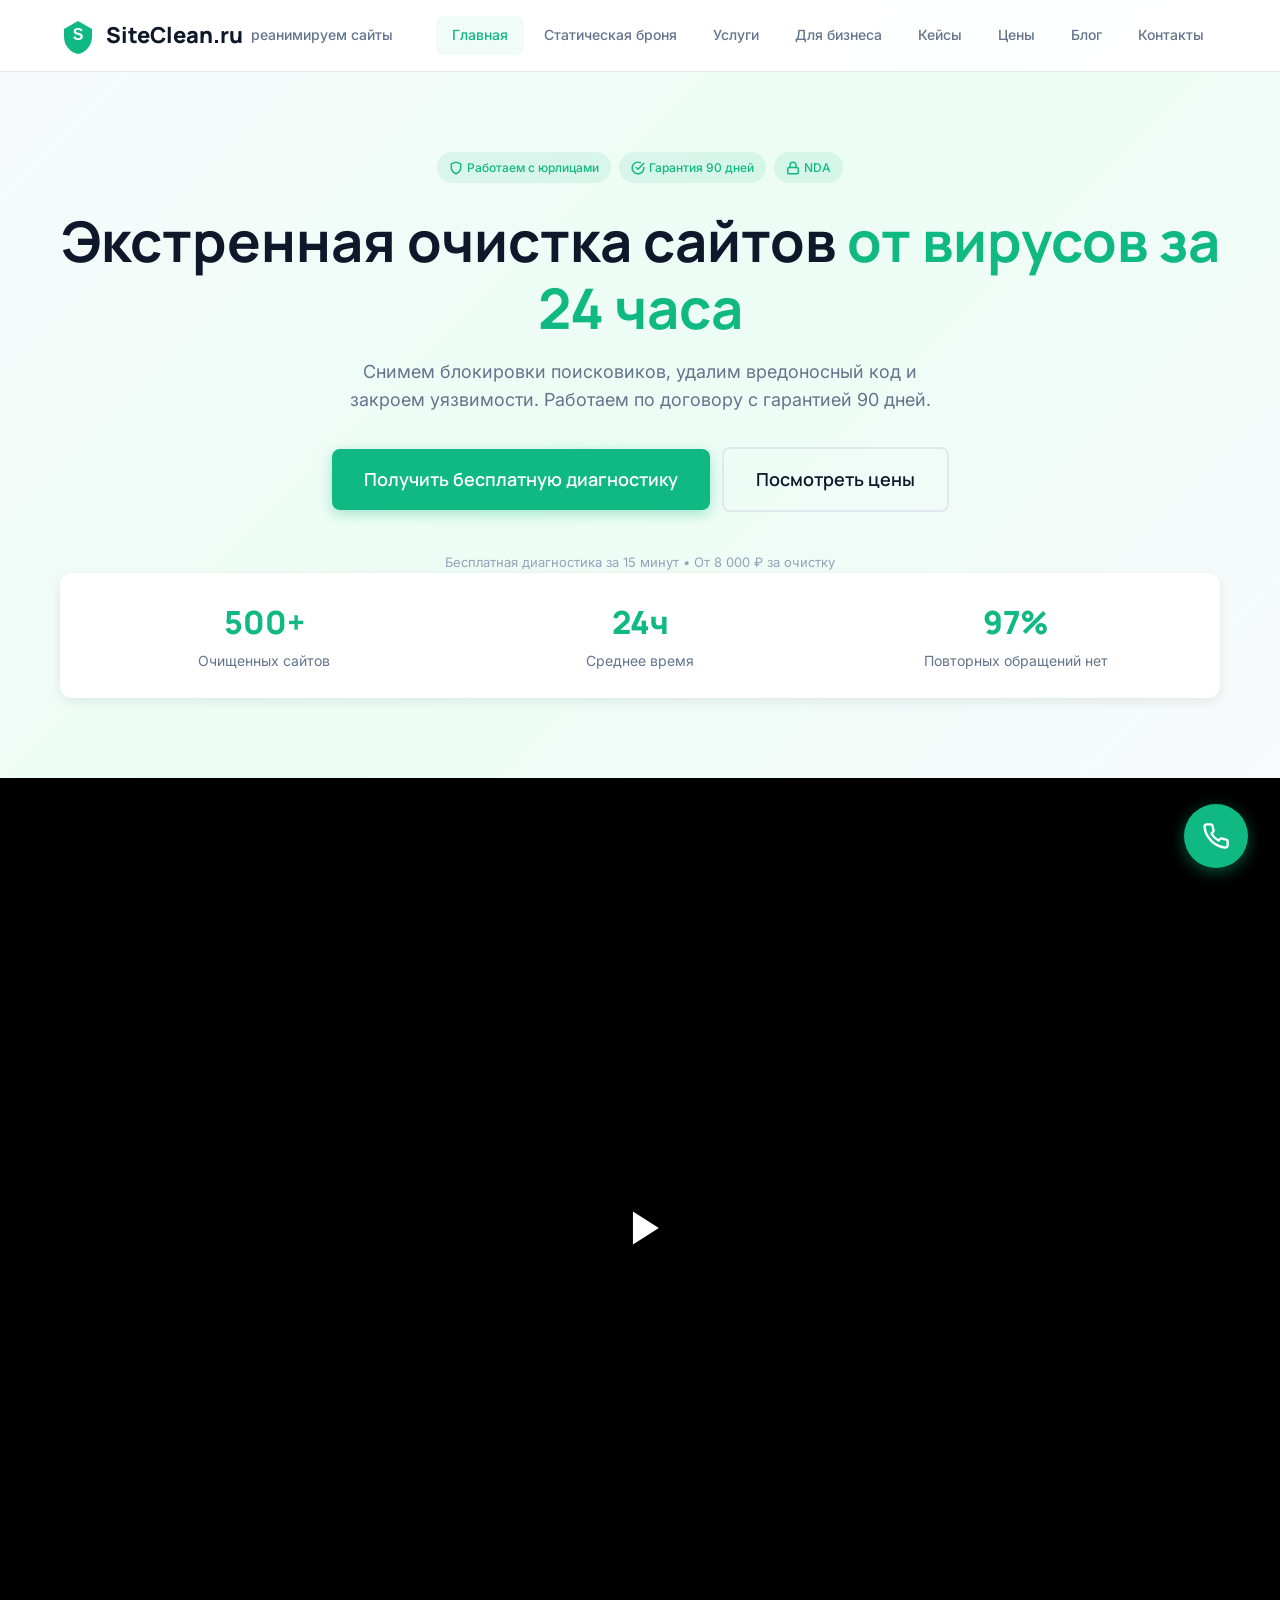
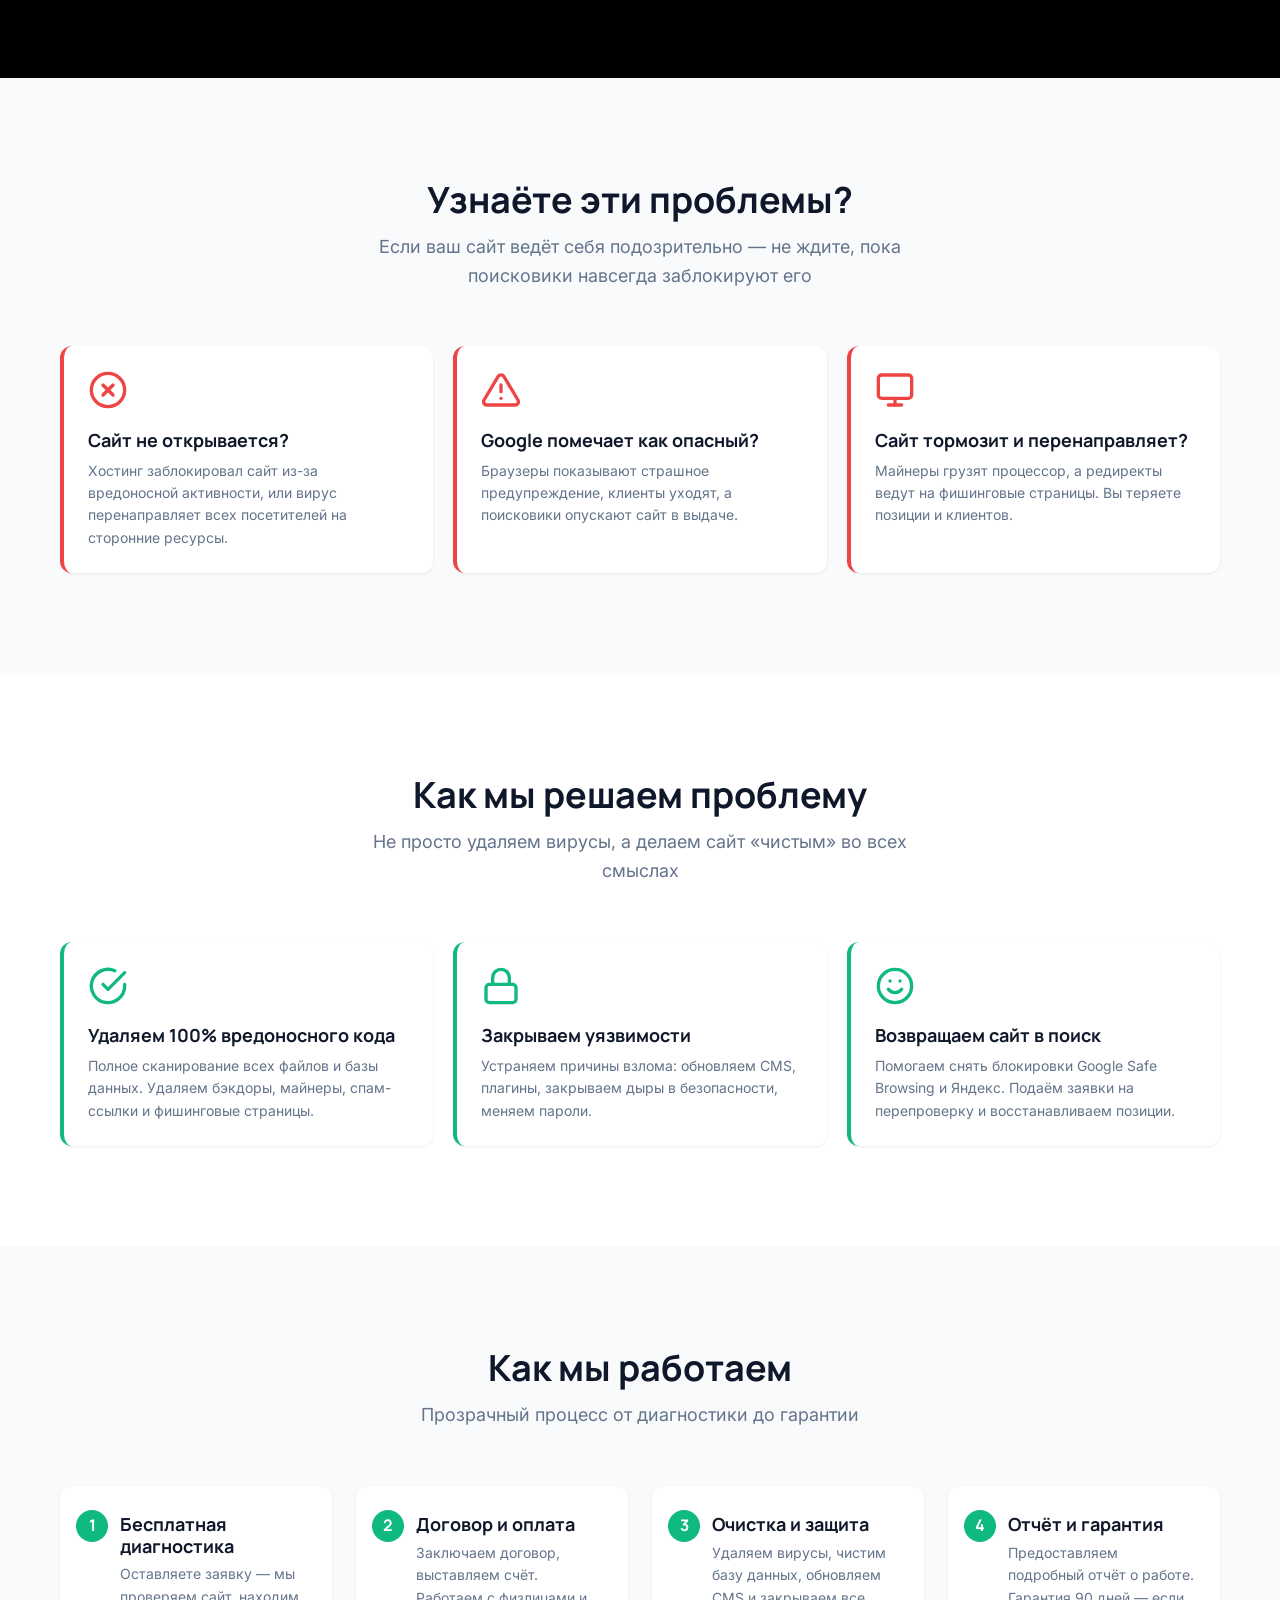
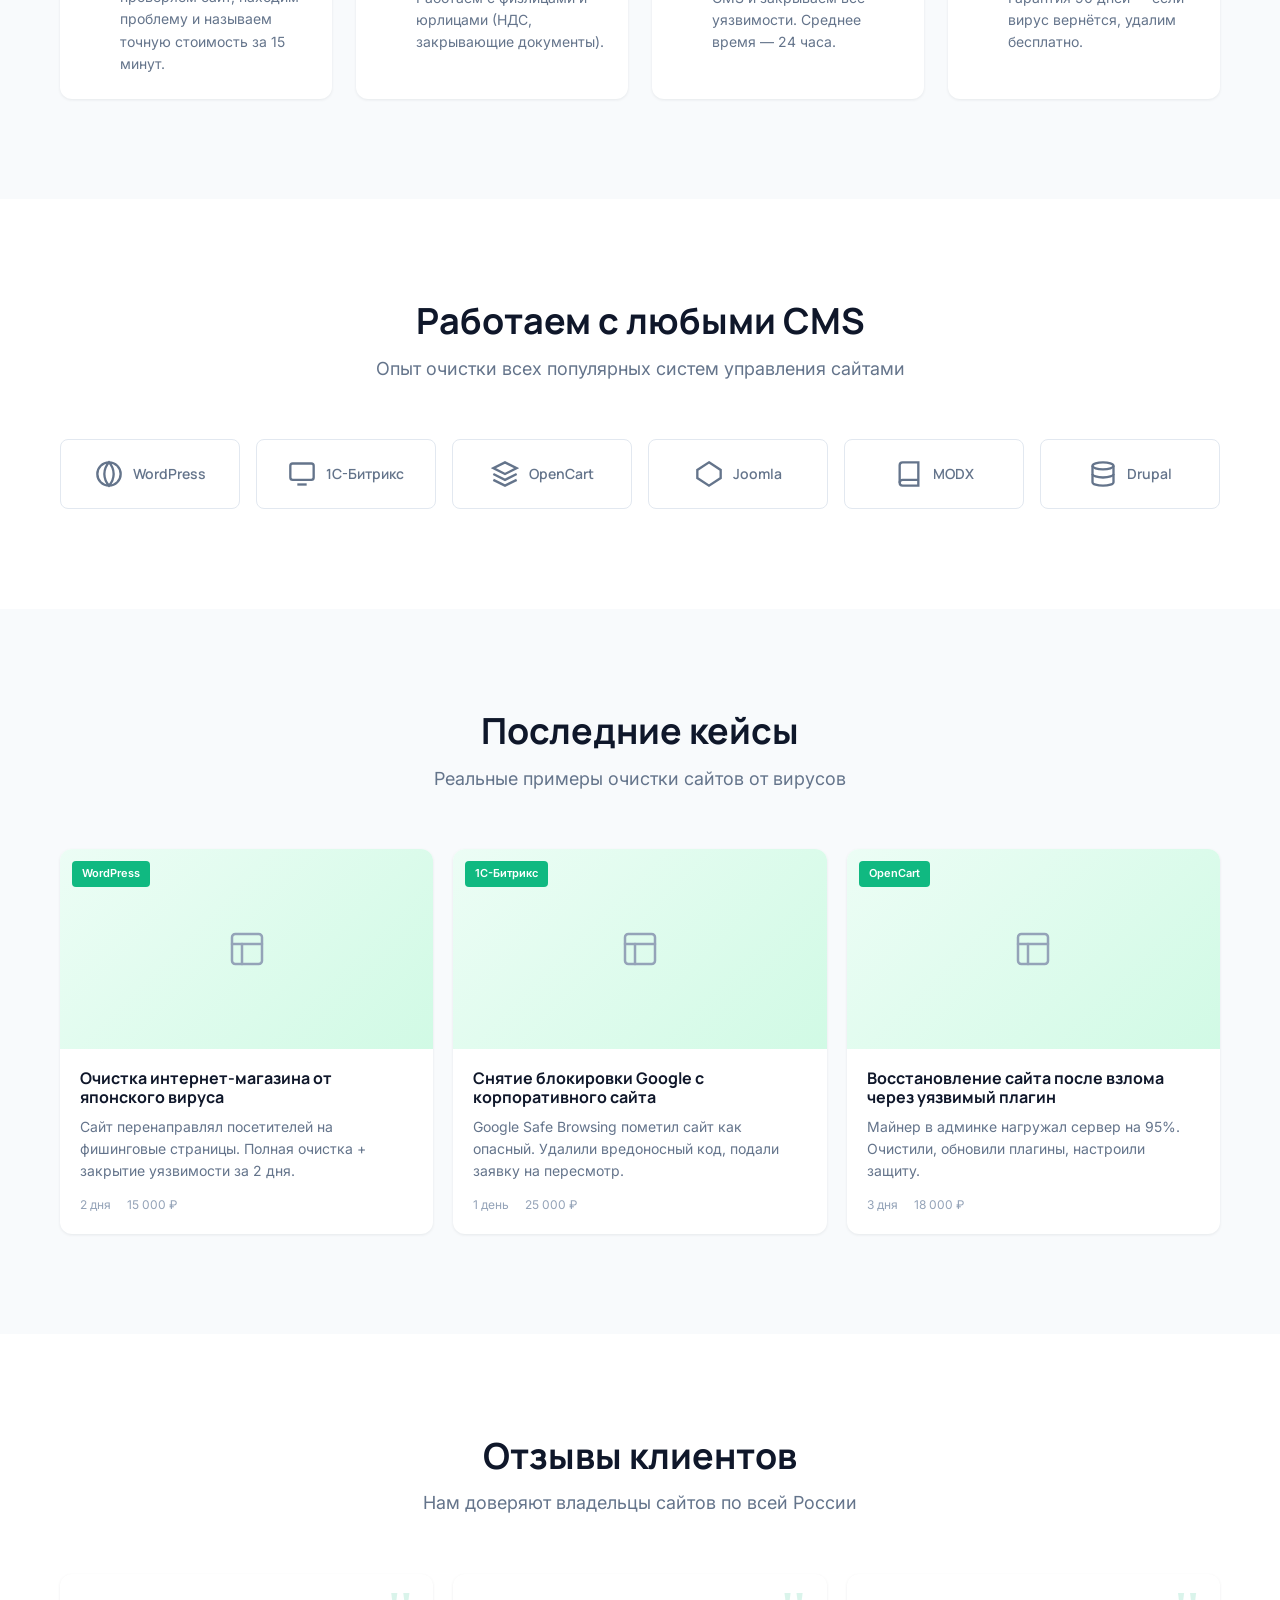
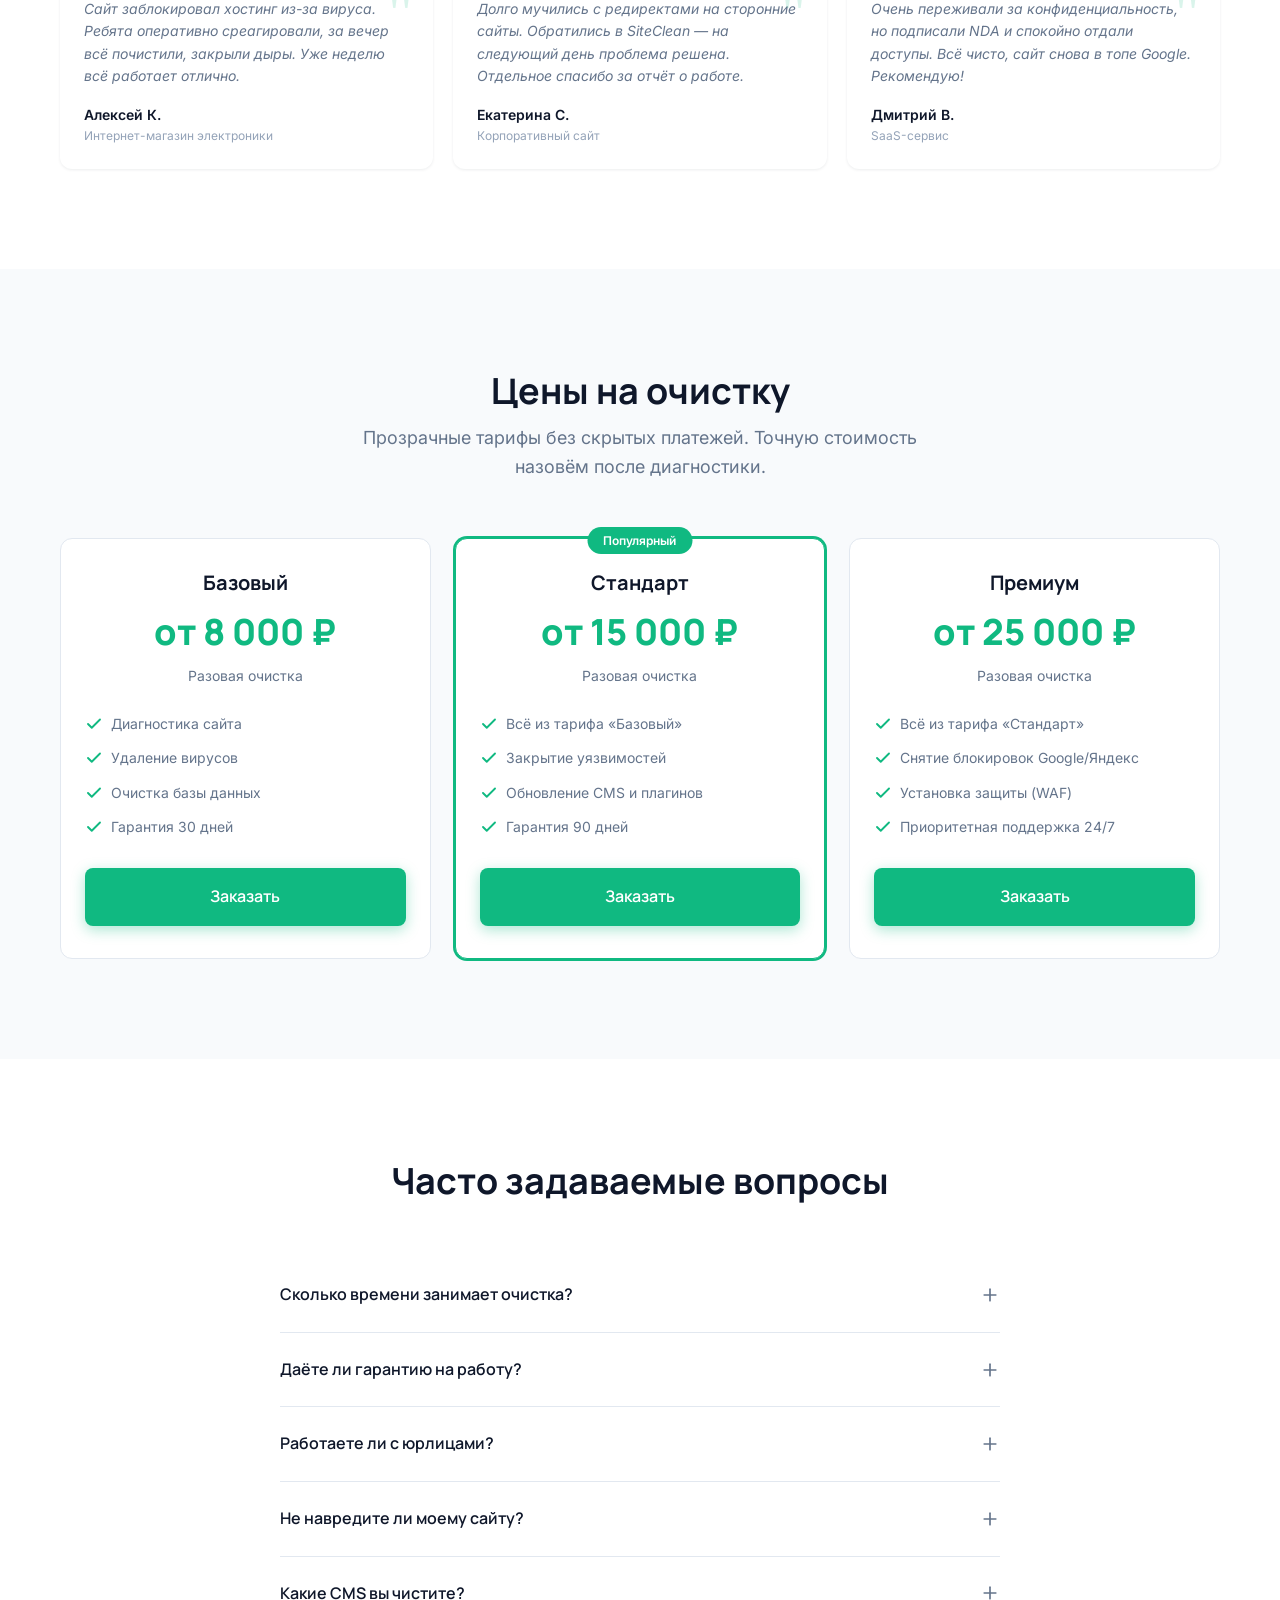
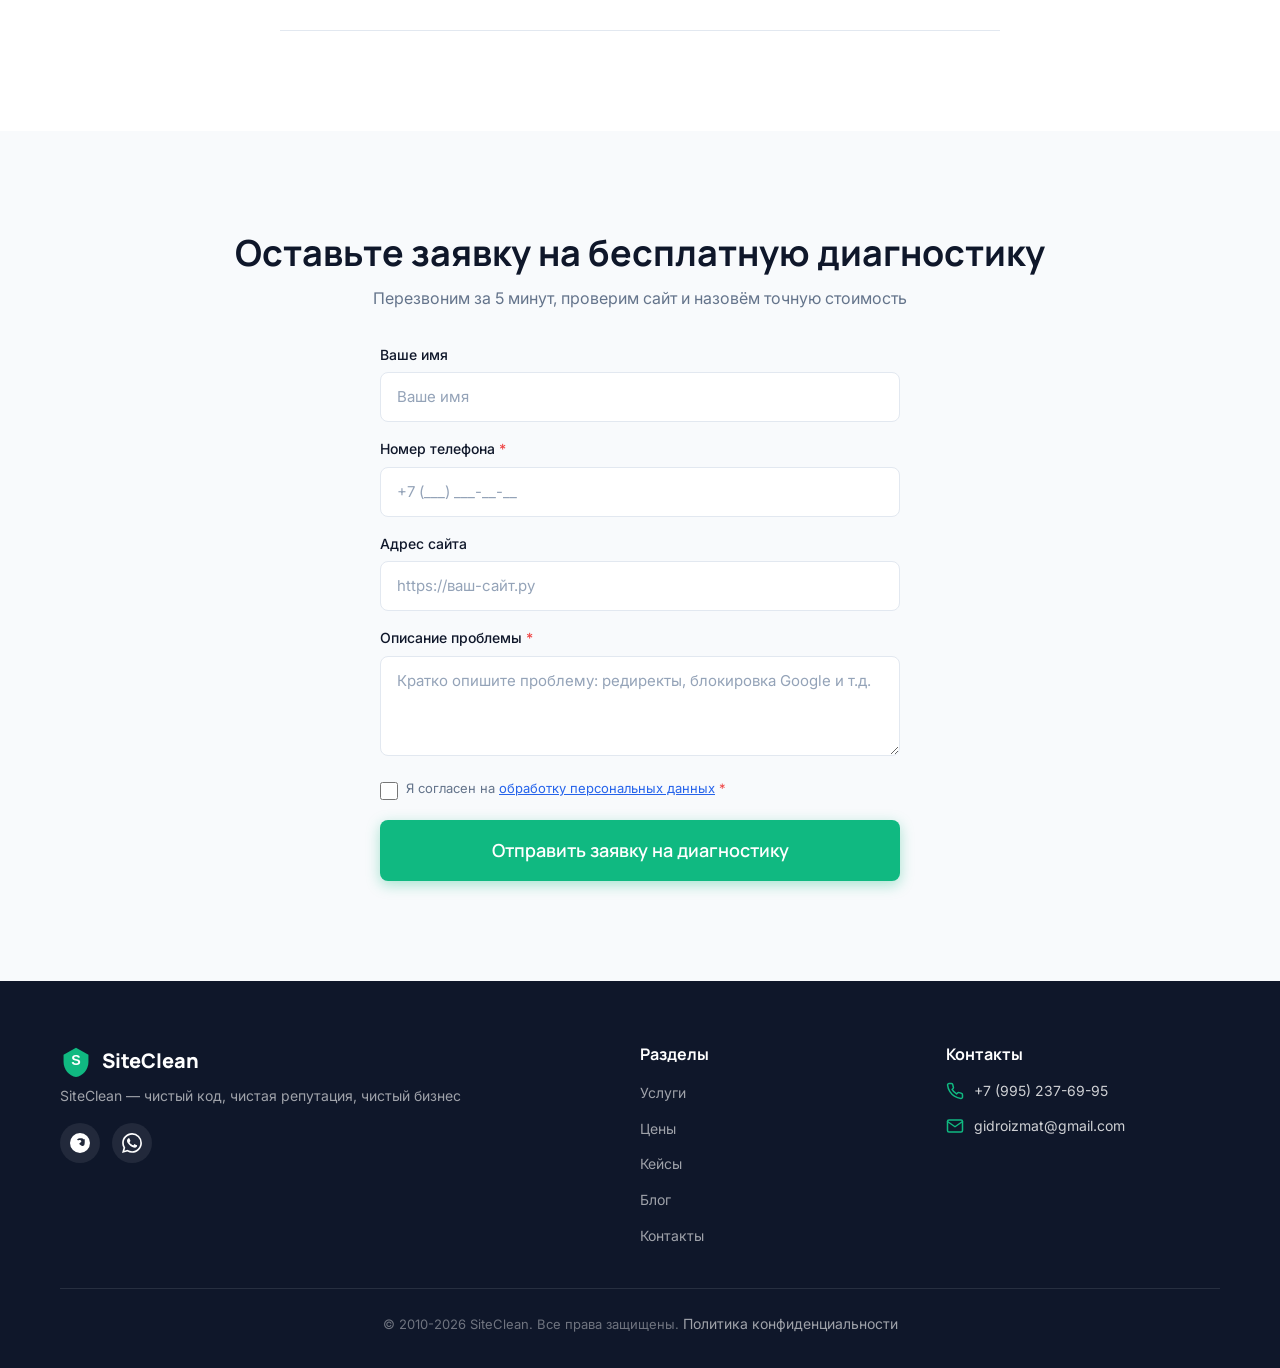
==== commit 1e57ac88: "Обновление файлов сайта" ====
--- a/index.html
+++ b/index.html
@@ -29,19 +29,16 @@
   <!-- Header -->
   <header class="header">
     <div class="header__container">
-      <a href="index.html" class="header__logo">
-        <svg class="header__logo-icon" viewBox="0 0 36 36" fill="none" xmlns="http://www.w3.org/2000/svg">
-          <path d="M18 3L4 11v8c0 8.2 6.2 15.8 14 17 7.8-1.2 14-8.8 14-17v-8L18 3z" fill="#10B981"/>
-          <text x="18" y="22" text-anchor="middle" font-size="16" font-weight="bold" fill="white" font-family="sans-serif">S</text>
-        </svg>
-        <span class="header__logo-text">SiteClean</span>
-      </a>
-
-      <button class="header__burger" aria-label="Открыть меню">
-        <span class="header__burger-line"></span>
-        <span class="header__burger-line"></span>
-        <span class="header__burger-line"></span>
-      </button>
+      <div class="header__left">
+        <a href="index.html" class="header__logo">
+          <svg class="header__logo-icon" viewBox="0 0 36 36" fill="none" xmlns="http://www.w3.org/2000/svg">
+            <path d="M18 3L4 11v8c0 8.2 6.2 15.8 14 17 7.8-1.2 14-8.8 14-17v-8L18 3z" fill="#10B981"/>
+            <text x="18" y="22" text-anchor="middle" font-size="16" font-weight="bold" fill="white" font-family="sans-serif">S</text>
+          </svg>
+          <span class="header__logo-text">SiteClean.ru</span>
+        </a>
+        <span class="header__tagline">реанимируем сайты</span>
+      </div>
 
       <nav class="header__nav">
         <ul class="header__menu">
@@ -59,6 +56,11 @@
       <div class="header__overlay"></div>
     </div>
   </header>
+  <button class="header__burger" aria-label="Открыть меню">
+    <span class="header__burger-line"></span>
+    <span class="header__burger-line"></span>
+    <span class="header__burger-line"></span>
+  </button>
 
   <main>
     <!-- Hero -->
--- a/style.css
+++ b/style.css
@@ -61,6 +61,8 @@
   background: var(--color-bg);
   -webkit-font-smoothing: antialiased;
   -moz-osx-font-smoothing: grayscale;
+  max-width: 100vw;
+  overflow-x: hidden;
 }
 
 img {
@@ -242,6 +244,12 @@
   padding: 0 var(--container-padding);
 }
 
+.header__left {
+  display: flex;
+  align-items: center;
+  gap: 8px;
+}
+
 .header__logo {
   display: flex;
   align-items: center;
@@ -253,18 +261,31 @@
   z-index: 1001;
 }
 
+.header__tagline {
+  font-family: var(--font-body);
+  font-size: 12px;
+  font-weight: 500;
+  color: var(--color-text-muted);
+  white-space: nowrap;
+}
+
 .header__logo-icon {
   width: 36px;
   height: 36px;
 }
 
 .header__logo-text {
-  display: none;
-}
-
-@media (min-width: 480px) {
-  .header__logo-text {
-    display: inline;
+  display: inline;
+}
+
+@media (max-width: 360px) {
+  .header__logo {
+    font-size: 16px;
+    gap: 6px;
+  }
+  .header__logo-icon {
+    width: 28px;
+    height: 28px;
   }
 }
 
@@ -272,18 +293,19 @@
 .header__nav {
   position: fixed;
   top: 0;
-  right: -100%;
+  right: 0;
   width: 280px;
   height: 100vh;
   background: var(--color-bg);
   padding: 100px 32px 32px;
-  transition: right 0.4s ease;
+  transform: translateX(100%);
+  transition: transform 0.4s ease;
   box-shadow: -4px 0 20px rgba(0,0,0,0.1);
   z-index: 999;
 }
 
 .header__nav--open {
-  right: 0;
+  transform: translateX(0);
 }
 
 .header__menu {
@@ -308,21 +330,30 @@
   background: rgba(16, 185, 129, 0.06);
 }
 
-/* Burger */
+/* Floating burger - mobile only */
 .header__burger {
   display: flex;
   flex-direction: column;
   justify-content: center;
+  align-items: center;
   gap: 5px;
-  width: 28px;
-  height: 28px;
+  position: fixed;
+  top: 12px;
+  left: 12px;
   z-index: 1001;
+  width: 44px;
+  height: 44px;
+  border-radius: 50%;
+  background: #fff;
+  box-shadow: 0 2px 12px rgba(0, 0, 0, 0.15);
   cursor: pointer;
+  border: none;
+  padding: 0;
 }
 
 .header__burger-line {
   display: block;
-  width: 100%;
+  width: 20px;
   height: 2.5px;
   background: var(--color-text);
   border-radius: 2px;
@@ -366,6 +397,7 @@
     padding: 0;
     background: transparent;
     box-shadow: none;
+    transform: none;
     transition: none;
   }
 
@@ -381,6 +413,10 @@
 
   .header__burger {
     display: none;
+  }
+
+  .header__tagline {
+    font-size: 14px;
   }
 
   .header__overlay {
@@ -2030,44 +2066,6 @@
   }
 }
 
-.video-section {
-  position: relative;
-  width: 100%;
-  height: 100vh;
-  overflow: hidden;
-  background: #000;
-  cursor: pointer;
-}
-
-.video-section__video {
-  width: 100%;
-  height: 100%;
-  object-fit: cover;
-  display: block;
-}
-
-.video-section__play {
-  position: absolute;
-  top: 50%;
-  left: 50%;
-  transform: translate(-50%, -50%);
-  border: none;
-  background: none;
-  cursor: pointer;
-  padding: 0;
-  transition: opacity 0.3s, transform 0.3s;
-  z-index: 2;
-}
-
-.video-section__play:hover {
-  transform: translate(-50%, -50%) scale(1.1);
-}
-
-.video-section__play--hidden {
-  opacity: 0;
-  pointer-events: none;
-}
-
 .sr-only {
   position: absolute;
   width: 1px;
